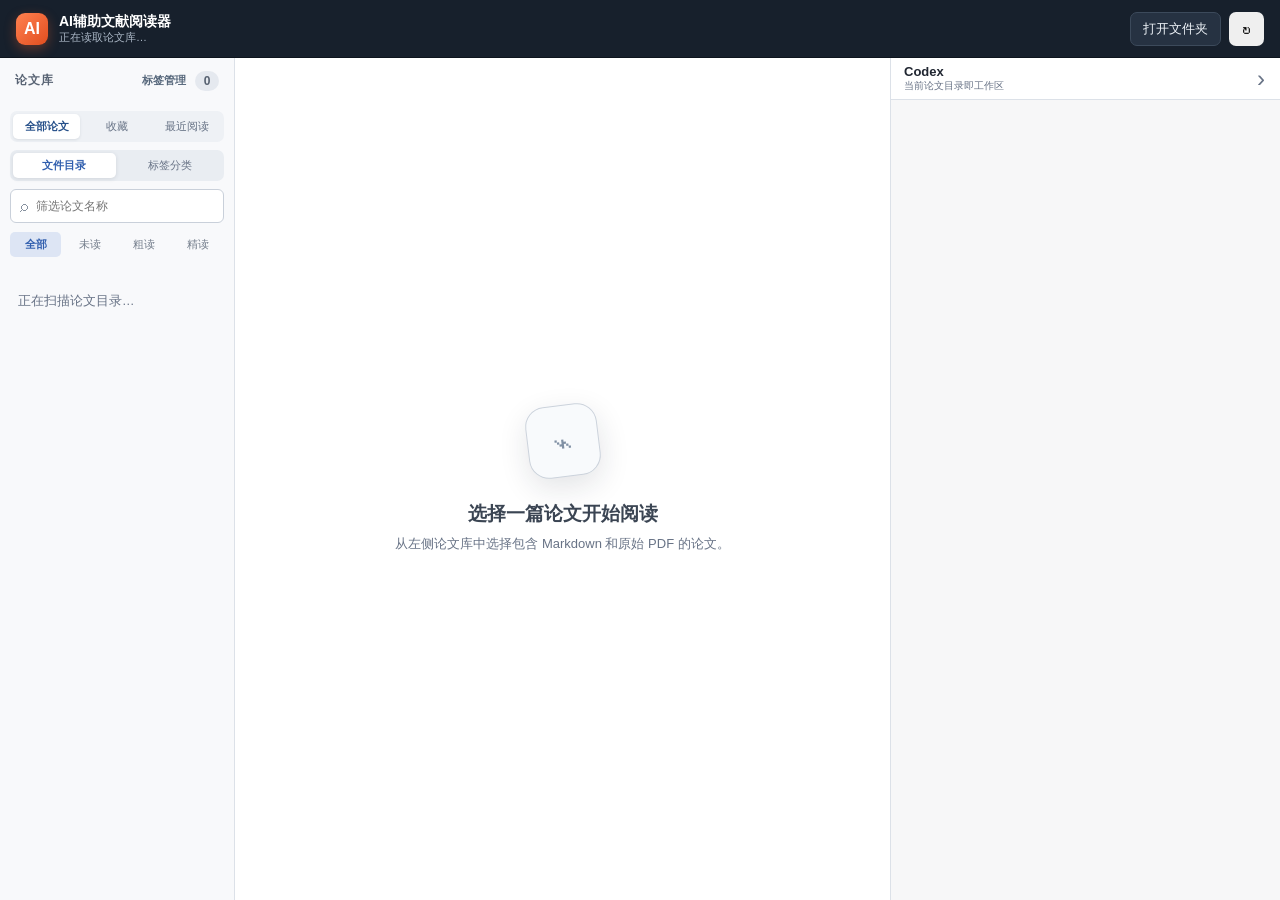
==== assets/app.html @ 867a5bd1 "Add one-click AI translation annotations" ====
<!doctype html>
<html lang="zh-CN">
<head>
  <meta charset="utf-8">
  <meta name="viewport" content="width=device-width,initial-scale=1">
  <title>AI辅助文献阅读器</title>
  <link rel="stylesheet" href="/assets/app.css">
  <link rel="stylesheet" href="/assets/zcs/katex.css">
  <link rel="stylesheet" href="/assets/zcs/style.css">
  <script src="/assets/mathjax-config.js"></script>
</head>
<body>
  <header class="app-header">
    <div class="brand">
      <span class="brand-mark">AI</span>
      <div><strong>AI辅助文献阅读器</strong><small id="libraryPath">正在读取论文库…</small></div>
    </div>
    <div class="header-actions">
      <button id="chooseRoot" class="button secondary">打开文件夹</button>
      <button id="refreshTree" class="button icon-button" title="刷新论文库" aria-label="刷新论文库">↻</button>
    </div>
  </header>

  <main class="app-shell">
    <aside class="explorer">
      <div class="explorer-heading">
        <span>论文库</span>
        <div class="explorer-heading-actions"><button id="manageTags" class="plain-text-button">标签管理</button><span id="paperCount" class="count-badge">0</span></div>
      </div>
      <div id="libraryScope" class="library-scope" aria-label="论文范围">
        <button data-scope="all" class="active">全部论文</button>
        <button data-scope="favorites">收藏</button>
        <button data-scope="recent">最近阅读</button>
      </div>
      <div id="treeMode" class="tree-mode" aria-label="论文库显示方式">
        <button data-mode="files" class="active">文件目录</button>
        <button data-mode="tags">标签分类</button>
      </div>
      <div class="search-box">
        <span>⌕</span>
        <input id="treeSearch" type="search" placeholder="筛选论文名称">
      </div>
      <div class="status-filters" id="statusFilters">
        <button data-filter="all" class="active">全部</button>
        <button data-filter="unread">未读</button>
        <button data-filter="skimmed">粗读</button>
        <button data-filter="deep">精读</button>
      </div>
      <nav id="fileTree" class="file-tree" aria-label="论文目录">
        <div class="tree-loading">正在扫描论文目录…</div>
      </nav>
    </aside>

    <section class="workspace">
      <div id="emptyState" class="empty-state">
        <div class="empty-illustration">⌁</div>
        <h1>选择一篇论文开始阅读</h1>
        <p>从左侧论文库中选择包含 Markdown 和原始 PDF 的论文。</p>
      </div>

      <div id="paperView" class="paper-view hidden">
        <div class="paper-toolbar">
          <div class="paper-identity">
            <strong id="paperTitle"></strong>
            <span id="paperMeta"></span>
          </div>
          <div class="reading-status" aria-label="阅读状态">
            <button data-status="unread">未读</button>
            <button data-status="skimmed">粗读</button>
            <button data-status="deep">精读</button>
          </div>
          <button id="togglePdf" class="button secondary">展开 PDF</button>
          <button id="sendSelectionToAi" class="button secondary" disabled>发给 AI</button>
          <button id="translateSelection" class="button translate-button" disabled>AI 翻译</button>
          <button id="annotateSelection" class="button accent" disabled>批注</button>
          <button id="favoritePaper" class="button secondary" title="收藏当前论文">☆ 收藏</button>
          <button id="editMetadata" class="button secondary">标题与标签</button>
          <button id="toggleNotes" class="button secondary">批注栏</button>
          <span id="saveState" class="save-state">已保存</span>
        </div>

        <div class="reading-layout pdf-collapsed" id="readingLayout">
          <section class="pdf-pane">
            <div class="pane-label"><span>原始 PDF</span><span id="pdfName"></span><button id="collapsePdf" class="plain-icon" title="折叠 PDF">‹</button></div>
            <iframe id="pdfFrame" title="原始 PDF"></iframe>
            <button id="pdfRail" class="pdf-rail" title="展开原始 PDF"><span>PDF</span><span>›</span></button>
          </section>
          <div id="readerDivider" class="reader-divider" title="拖动调整宽度"></div>
          <section class="markdown-pane" id="markdownPane">
            <div class="pane-label"><span>渲染 Markdown</span><span>可选择文字添加批注</span></div>
            <article id="markdownContent" class="markdown-content"><p class="loading-text">正在渲染…</p></article>
          </section>
        </div>
      </div>
    </section>

    <aside id="notesPanel" class="notes-panel hidden">
      <div id="notesResizer" class="side-panel-resizer" title="拖动调整批注栏宽度"></div>
      <div class="notes-heading">
        <div><strong>阅读笔记</strong><small id="annotationCount">0 条文字批注</small></div>
        <button id="closeNotes" class="plain-icon" title="关闭批注栏">×</button>
      </div>
      <section class="paper-note-section">
        <label for="paperNote">整篇论文笔记</label>
        <textarea id="paperNote" placeholder="记录论文要点、评价、疑问或后续工作…"></textarea>
      </section>
      <div class="annotation-list-heading">文字批注</div>
      <div id="annotationList" class="annotation-list"></div>
    </aside>

    <aside id="aiPanel" class="ai-panel">
      <div id="aiResizer" class="side-panel-resizer" title="拖动调整 AI 对话宽度"></div>
      <button id="aiRail" class="ai-rail" title="展开 AI 对话"><span>AI</span><span>‹</span></button>
      <div class="ai-panel-inner">
        <div class="ai-panel-heading">
          <div><strong>Codex</strong><small>当前论文目录即工作区</small></div>
          <button id="collapseAi" class="plain-icon" title="折叠 AI 对话">›</button>
        </div>
        <div id="aiChatRoot" class="ai-chat-root"></div>
      </div>
    </aside>
  </main>

  <dialog id="annotationDialog" class="annotation-dialog">
    <form method="dialog">
      <div class="dialog-heading">
        <strong id="dialogTitle">添加文字批注</strong>
        <button value="cancel" class="plain-icon" aria-label="关闭">×</button>
      </div>
      <blockquote id="selectedQuote"></blockquote>
      <textarea id="annotationText" placeholder="写下对这段内容的理解、疑问或评价…" required></textarea>
      <div class="dialog-actions">
        <button value="cancel" class="button secondary">取消</button>
        <button id="confirmAnnotation" value="default" class="button accent">保存批注</button>
      </div>
    </form>
  </dialog>

  <dialog id="metadataDialog" class="metadata-dialog">
    <form method="dialog">
      <div class="dialog-heading">
        <strong>文章标题与标签</strong>
        <button value="cancel" class="plain-icon" aria-label="关闭">×</button>
      </div>
      <label for="customTitle">自定义标题</label>
      <input id="customTitle" type="text" maxlength="240" placeholder="不填写时沿用文件名">
      <label for="tagInput">文章标签</label>
      <div id="tagChips" class="tag-chips"></div>
      <div class="available-tags-heading">已有标签（点击添加）</div>
      <div id="availableTags" class="available-tags"></div>
      <div class="tag-entry">
        <input id="tagInput" type="text" maxlength="60" placeholder="输入标签后按回车或点击添加">
        <button id="addTag" type="button" class="button secondary">添加</button>
      </div>
      <small>一篇文章可以添加多个标签；标签只用于阅读器分类，不会移动论文文件。</small>
      <div class="dialog-actions">
        <button value="cancel" class="button secondary">取消</button>
        <button id="saveMetadata" value="default" class="button accent">保存</button>
      </div>
    </form>
  </dialog>

  <dialog id="tagManagerDialog" class="tag-manager-dialog">
    <form method="dialog">
      <div class="dialog-heading">
        <div><strong>标签管理</strong><small id="tagManagerSummary"></small></div>
        <button value="cancel" class="plain-icon" aria-label="关闭">×</button>
      </div>
      <div class="search-box tag-manager-search"><span>⌕</span><input id="tagManagerSearch" type="search" placeholder="搜索标签"></div>
      <div id="tagManagerList" class="tag-manager-list"></div>
      <div class="dialog-actions"><button value="cancel" class="button secondary">完成</button></div>
    </form>
  </dialog>

  <dialog id="tagActionDialog" class="tag-action-dialog">
    <form method="dialog">
      <div class="dialog-heading">
        <strong id="tagActionTitle">重命名标签</strong>
        <button value="cancel" class="plain-icon" aria-label="关闭">×</button>
      </div>
      <p id="tagActionDescription" class="tag-action-description"></p>
      <label for="tagActionInput">目标标签</label>
      <input id="tagActionInput" type="text" maxlength="60" list="tagSuggestions" autocomplete="off">
      <datalist id="tagSuggestions"></datalist>
      <div class="dialog-actions">
        <button value="cancel" class="button secondary">取消</button>
        <button id="confirmTagAction" value="default" class="button accent">确认</button>
      </div>
    </form>
  </dialog>

  <div id="toast" class="toast" role="status"></div>

  <script src="/assets/marked.js"></script>
  <script src="/assets/purify.js"></script>
  <script src="/assets/mathjax.js"></script>
  <script src="/assets/zcs/protocol.js"></script>
  <script src="/assets/zcs/ai-client.js"></script>
  <script src="/assets/zcs/katex.js"></script>
  <script src="/assets/zcs/markdown.js"></script>
  <script src="/assets/zcs/sidebar.js"></script>
  <script src="/assets/zcs/ai-chat.js"></script>
  <script src="/assets/app.js"></script>
</body>
</html>
---- assets/app.css ----
:root{--bg:#eef1f5;--surface:#fff;--surface-2:#f7f8fa;--line:#dce1e8;--line-dark:#c9d0da;--text:#202631;--muted:#687386;--accent:#e85f2a;--accent-soft:#fff1eb;--blue:#3c6ed4;--green:#23845b;--yellow:#b87800;--shadow:0 10px 30px rgba(27,37,51,.12);font-family:"Segoe UI","Microsoft YaHei",sans-serif;color:var(--text);background:var(--bg)}
*{box-sizing:border-box}html,body{height:100%;margin:0;overflow:hidden}button,input,textarea{font:inherit}.hidden{display:none!important}button{cursor:pointer}
.app-header{height:58px;display:flex;align-items:center;justify-content:space-between;padding:0 16px;background:#17202c;color:#fff;border-bottom:1px solid #0d141d}.brand{display:flex;align-items:center;gap:11px;min-width:0}.brand-mark{width:32px;height:32px;border-radius:9px;display:grid;place-items:center;background:linear-gradient(135deg,#ff8150,#e24e1f);font-weight:800;box-shadow:0 4px 12px rgba(232,95,42,.35)}.brand>div{display:flex;flex-direction:column;min-width:0}.brand strong{font-size:14px;line-height:18px}.brand small{font-size:11px;color:#abb7c6;max-width:60vw;overflow:hidden;text-overflow:ellipsis;white-space:nowrap}.header-actions{display:flex;gap:8px}
.button{border:1px solid transparent;border-radius:7px;padding:7px 12px;font-size:13px;line-height:18px;transition:.16s}.button.secondary{background:#fff;color:#303a48;border-color:#d1d7df}.app-header .button.secondary{background:#263242;color:#eef3f8;border-color:#3c4a5b}.button.secondary:hover{border-color:#98a4b3;background:#f9fafb}.app-header .button.secondary:hover{background:#334154}.button.accent{background:var(--accent);color:#fff}.button.accent:hover{background:#d94f1c}.button:disabled{opacity:.45;cursor:not-allowed}.icon-button{width:35px;padding:7px 0;font-size:18px}.plain-icon{border:0;background:transparent;font-size:24px;line-height:1;color:var(--muted);padding:2px 5px}.plain-icon:hover{color:var(--text)}
.app-shell{height:calc(100% - 58px);display:grid;grid-template-columns:280px minmax(0,1fr) auto auto}.explorer{display:flex;flex-direction:column;background:#f8f9fb;border-right:1px solid var(--line);min-width:0}.explorer-heading{height:45px;display:flex;align-items:center;justify-content:space-between;padding:0 15px;font-size:12px;font-weight:700;text-transform:uppercase;letter-spacing:.08em;color:#596474}.count-badge{display:grid;place-items:center;min-width:24px;height:20px;border-radius:10px;padding:0 6px;background:#e5e9ef;color:#566170;font-weight:600;letter-spacing:0}.tree-mode{display:grid;grid-template-columns:1fr 1fr;gap:3px;margin:0 10px 8px;padding:3px;background:#e9edf2;border-radius:7px}.tree-mode button{height:25px;border:0;border-radius:5px;background:transparent;color:#687386;font-size:11px}.tree-mode button.active{background:#fff;color:#315fae;font-weight:600;box-shadow:0 1px 4px rgba(32,43,57,.12)}.search-box{height:34px;margin:0 10px 9px;display:flex;align-items:center;gap:6px;padding:0 9px;border:1px solid var(--line-dark);border-radius:6px;background:#fff;color:#8892a0}.search-box:focus-within{border-color:#7f9bd2;box-shadow:0 0 0 2px rgba(60,110,212,.12)}.search-box input{width:100%;border:0;outline:0;background:transparent;font-size:12px;color:var(--text)}.status-filters{display:grid;grid-template-columns:repeat(4,1fr);gap:3px;padding:0 10px 10px}.status-filters button{border:0;border-radius:5px;background:transparent;color:#737d8b;font-size:11px;padding:5px 2px}.status-filters button:hover{background:#e9edf2}.status-filters button.active{background:#dde5f4;color:#315fae;font-weight:600}.file-tree{flex:1;overflow:auto;padding:2px 5px 16px;font-size:12.5px}.tree-loading,.tree-empty{padding:22px 13px;color:var(--muted);line-height:1.6}.tree-row{height:29px;display:flex;align-items:center;gap:5px;border-radius:5px;padding-right:7px;white-space:nowrap;cursor:default;user-select:none}.tree-row:hover{background:#e9edf2}.tree-row.paper{cursor:pointer}.tree-row.paper.active{background:#dbe5f6;color:#234f99}.tree-arrow{width:14px;text-align:center;color:#798391;font-size:10px}.tree-icon{width:16px;text-align:center;color:#7b8695}.tree-row.paper .tree-icon{color:#cc5a2c}.tree-folder.tag-folder>.tree-row.folder .tree-icon{color:#8065bb}.tree-label{overflow:hidden;text-overflow:ellipsis;flex:1}.status-dot{width:8px;height:8px;border-radius:50%;background:#b3bbc6;flex:none}.status-dot.skimmed{background:#e4a328}.status-dot.deep{background:#31a16f}.tree-children.collapsed{display:none}
.workspace{position:relative;min-width:0;background:var(--surface)}.empty-state{height:100%;display:flex;flex-direction:column;align-items:center;justify-content:center;color:var(--muted);text-align:center}.empty-illustration{width:72px;height:72px;display:grid;place-items:center;border:1px solid #ccd3dc;border-radius:20px;background:#f8fafc;color:#8090a4;font-size:36px;transform:rotate(-7deg);box-shadow:var(--shadow)}.empty-state h1{font-size:19px;color:#3b4553;margin:24px 0 8px}.empty-state p{font-size:13px;margin:0}.paper-view{height:100%;display:flex;flex-direction:column}.paper-toolbar{height:49px;display:flex;align-items:center;gap:10px;padding:0 12px;border-bottom:1px solid var(--line);background:#fff}.paper-identity{display:flex;flex-direction:column;min-width:160px;flex:1}.paper-identity strong{font-size:13px;overflow:hidden;text-overflow:ellipsis;white-space:nowrap}.paper-identity span{font-size:10px;color:var(--muted);overflow:hidden;text-overflow:ellipsis;white-space:nowrap}.reading-status{display:flex;padding:2px;border:1px solid var(--line);border-radius:7px;background:#f5f7fa}.reading-status button{border:0;background:transparent;padding:5px 8px;border-radius:5px;color:#687386;font-size:11px}.reading-status button.active{background:#fff;color:var(--blue);font-weight:600;box-shadow:0 1px 4px rgba(32,43,57,.12)}.save-state{font-size:11px;color:#7b8695;width:43px;text-align:right}.save-state.saving{color:var(--yellow)}.save-state.error{color:#c14343}
.reading-layout{height:calc(100% - 49px);display:grid;grid-template-columns:minmax(300px,50%) 6px minmax(320px,1fr);min-width:0}.pdf-pane,.markdown-pane{min-width:0;display:flex;flex-direction:column;overflow:hidden}.pane-label{height:32px;flex:none;display:flex;align-items:center;justify-content:space-between;padding:0 12px;background:#f1f3f6;border-bottom:1px solid var(--line);font-size:10px;color:#7a8492;text-transform:uppercase;letter-spacing:.04em}.pane-label span:last-child{overflow:hidden;text-overflow:ellipsis;white-space:nowrap;max-width:65%;text-transform:none;letter-spacing:0}.pdf-pane iframe{width:100%;height:100%;border:0;background:#525659}.reader-divider{background:#d6dce4;cursor:col-resize;position:relative}.reader-divider:hover,.reader-divider.dragging{background:var(--accent)}.markdown-pane{background:#fff}.markdown-content{height:100%;overflow:auto;padding:34px 44px 90px;line-height:1.74;font-size:15px;scroll-behavior:smooth}.markdown-content>*{max-width:920px;margin-left:auto;margin-right:auto}.markdown-content h1,.markdown-content h2,.markdown-content h3,.markdown-content h4{line-height:1.3;color:#17202b;margin-top:1.55em}.markdown-content h1{font-size:1.8em;border-bottom:1px solid var(--line);padding-bottom:.35em}.markdown-content h2{font-size:1.45em;border-bottom:1px solid #e7eaf0;padding-bottom:.3em}.markdown-content h3{font-size:1.2em}.markdown-content p{margin-top:.85em;margin-bottom:.85em}.markdown-content img{display:block;max-width:100%;height:auto;margin:20px auto;border-radius:3px}.markdown-content table{border-collapse:collapse;display:block;max-width:100%;overflow:auto;margin:18px auto}.markdown-content th,.markdown-content td{border:1px solid #cfd5dd;padding:7px 10px}.markdown-content th{background:#f4f6f8}.markdown-content pre{overflow:auto;background:#f5f7f9;padding:14px;border-radius:7px;border:1px solid #e1e5ea}.markdown-content code{font-family:Consolas,monospace;font-size:.92em}.markdown-content blockquote{border-left:4px solid #bdc7d5;margin-left:auto;padding:2px 0 2px 17px;color:#596575}.markdown-content a{color:#2c66c3}.markdown-content mark.annotation-highlight{background:#ffe59a;color:inherit;border-bottom:2px solid #e69b15;padding:1px 0;cursor:pointer}.markdown-content mark.annotation-highlight.active{background:#ffc86b;border-bottom-color:#d16a00}.loading-text{color:var(--muted)}mjx-container{overflow-x:auto;overflow-y:hidden;max-width:100%}
.notes-panel{width:330px;display:flex;flex-direction:column;background:#fafbfc;border-left:1px solid var(--line);box-shadow:-5px 0 18px rgba(34,44,58,.06)}.notes-heading{height:58px;display:flex;align-items:center;justify-content:space-between;padding:0 14px;border-bottom:1px solid var(--line);background:#fff}.notes-heading>div{display:flex;flex-direction:column}.notes-heading strong{font-size:13px}.notes-heading small{font-size:10px;color:var(--muted);margin-top:2px}.paper-note-section{padding:13px;border-bottom:1px solid var(--line)}.paper-note-section label,.annotation-list-heading{display:block;font-size:11px;font-weight:700;color:#596474;margin-bottom:7px}.paper-note-section textarea{width:100%;height:116px;resize:vertical;border:1px solid var(--line-dark);border-radius:7px;padding:9px;outline:0;background:#fff;line-height:1.5;font-size:12px}.paper-note-section textarea:focus,.annotation-dialog textarea:focus{border-color:#7796d0;box-shadow:0 0 0 2px rgba(60,110,212,.12)}.annotation-list-heading{padding:12px 13px 2px;margin:0}.annotation-list{flex:1;overflow:auto;padding:8px 10px 18px}.annotation-empty{padding:18px 8px;text-align:center;color:var(--muted);font-size:12px;line-height:1.6}.annotation-card{border:1px solid var(--line);border-radius:8px;background:#fff;padding:10px;margin-bottom:8px;box-shadow:0 1px 3px rgba(28,39,54,.04)}.annotation-card.active{border-color:#e8a22a;box-shadow:0 0 0 2px rgba(232,162,42,.13)}.annotation-quote{font-size:11px;line-height:1.45;color:#667181;border-left:3px solid #f0ba45;padding-left:8px;margin-bottom:8px;display:-webkit-box;-webkit-line-clamp:3;-webkit-box-orient:vertical;overflow:hidden;cursor:pointer}.annotation-comment{white-space:pre-wrap;font-size:12px;line-height:1.55;margin-bottom:8px}.annotation-card-footer{display:flex;align-items:center;justify-content:space-between;font-size:10px;color:#8a93a0}.annotation-card-actions{display:flex;gap:8px}.annotation-card-actions button{border:0;background:transparent;color:#66798f;padding:0;font-size:10px}.annotation-card-actions button:hover{color:var(--accent)}
.annotation-dialog{width:min(520px,calc(100vw - 40px));border:0;border-radius:12px;padding:0;box-shadow:0 20px 70px rgba(14,22,32,.3)}.annotation-dialog::backdrop{background:rgba(18,27,38,.38)}.annotation-dialog form{padding:18px}.dialog-heading{display:flex;align-items:center;justify-content:space-between}.dialog-heading strong{font-size:15px}.annotation-dialog blockquote{margin:14px 0;padding:10px 12px;background:#fff7dc;border-left:4px solid #efb338;border-radius:0 6px 6px 0;font-size:12px;color:#5e594a;max-height:100px;overflow:auto;white-space:pre-wrap}.annotation-dialog textarea{width:100%;height:130px;resize:vertical;border:1px solid var(--line-dark);border-radius:7px;padding:10px;outline:0;font-size:13px;line-height:1.55}.dialog-actions{display:flex;justify-content:flex-end;gap:8px;margin-top:13px}.toast{position:fixed;left:50%;bottom:24px;transform:translate(-50%,18px);padding:9px 14px;border-radius:7px;background:#26313f;color:#fff;font-size:12px;opacity:0;pointer-events:none;transition:.2s;box-shadow:var(--shadow);z-index:20}.toast.show{opacity:1;transform:translate(-50%,0)}
.metadata-dialog{width:min(500px,calc(100vw - 40px));border:0;border-radius:12px;padding:0;box-shadow:0 20px 70px rgba(14,22,32,.3)}.metadata-dialog::backdrop{background:rgba(18,27,38,.38)}.metadata-dialog form{padding:18px}.metadata-dialog label{display:block;margin:14px 0 6px;font-size:12px;font-weight:700;color:#596474}.metadata-dialog input{width:100%;height:36px;border:1px solid var(--line-dark);border-radius:7px;padding:0 10px;outline:0}.metadata-dialog input:focus{border-color:#7796d0;box-shadow:0 0 0 2px rgba(60,110,212,.12)}.metadata-dialog small{display:block;margin-top:9px;color:var(--muted);line-height:1.5}.tag-entry{display:flex;gap:8px}.tag-entry input{flex:1}.tag-entry button{flex:none}.tag-chips,.available-tags{display:flex;flex-wrap:wrap;gap:6px;min-height:22px;margin-bottom:8px;align-items:center}.available-tags{max-height:92px;overflow:auto;padding:8px;border:1px solid var(--line);border-radius:7px;background:#f8f9fb}.available-tags-heading{margin:10px 0 5px;font-size:11px;color:#737d8b}.available-tags button{border:1px solid #d3cae7;border-radius:13px;background:#fff;color:#634d94;padding:4px 8px;font-size:11px}.available-tags button:hover{border-color:#8e75bd;background:#f2eefb}.tag-empty{font-size:11px;color:#8b94a1}.tag-chip{display:inline-flex;align-items:center;gap:5px;max-width:100%;padding:4px 7px;border-radius:13px;background:#eee9fa;color:#634d94;font-size:11px}.tag-chip span{overflow:hidden;text-overflow:ellipsis;white-space:nowrap}.tag-chip button{border:0;background:transparent;color:#7d6aab;padding:0;font-size:14px;line-height:1}.tag-chip button:hover{color:#b33d3d}.tag-count{min-width:18px;text-align:center;color:#8d96a3;font-size:10px}
@media(max-width:1100px){.app-shell{grid-template-columns:235px minmax(0,1fr)}.notes-panel{position:absolute;z-index:8;right:0;top:58px;bottom:0;box-shadow:-10px 0 30px rgba(27,37,51,.18)}.paper-toolbar{gap:6px}.paper-toolbar .button{padding-left:8px;padding-right:8px}.markdown-content{padding:28px 28px 80px}}
@media(max-width:760px){.app-shell{grid-template-columns:190px minmax(0,1fr)}.reading-layout{grid-template-columns:1fr;grid-template-rows:48% 6px 52%}.reader-divider{cursor:row-resize}.paper-toolbar{height:auto;min-height:49px;flex-wrap:wrap;padding-top:6px;padding-bottom:6px}.reading-layout{height:calc(100% - 62px)}.reading-status{order:5}.markdown-content{padding:20px 18px 60px}.notes-panel{width:min(330px,calc(100vw - 30px))}}

/* Every reading surface owns its scroll area. These min-height rules are
   required for nested flex/grid children to shrink below their content. */
.workspace,.paper-view,.reading-layout,.pdf-pane,.markdown-pane,.explorer,.file-tree,.notes-panel,.annotation-list{min-height:0}
.workspace,.paper-view,.reading-layout,.notes-panel{overflow:hidden}

.ai-panel{width:440px;min-width:360px;display:flex;background:#f7f7f8;border-left:1px solid var(--line);overflow:hidden}.ai-panel-inner{width:100%;min-width:0;display:flex;flex-direction:column}.ai-panel-heading{height:42px;flex:none;display:flex;align-items:center;justify-content:space-between;padding:0 10px 0 13px;border-bottom:1px solid var(--line);background:#fff}.ai-panel-heading>div{display:flex;flex-direction:column;min-width:0}.ai-panel-heading strong{font-size:13px}.ai-panel-heading small{font-size:10px;color:var(--muted);white-space:nowrap;overflow:hidden;text-overflow:ellipsis}.ai-chat-root{flex:1;min-height:0;--zcs-shell-height:100%}.ai-chat-root>.zcs-shell{height:100%;max-height:none}.ai-rail{display:none;width:38px;height:100%;border:0;background:#f6f7f9;color:#48576a;flex-direction:column;align-items:center;justify-content:flex-start;gap:12px;padding:15px 0;font-weight:700}.ai-rail span:first-child{writing-mode:vertical-rl;letter-spacing:.16em}.ai-panel.collapsed{width:38px;min-width:38px}.ai-panel.collapsed .ai-panel-inner{display:none}.ai-panel.collapsed .ai-rail{display:flex}
.reading-layout.pdf-collapsed{grid-template-columns:38px minmax(0,1fr)}.reading-layout.pdf-collapsed .pdf-pane{width:38px}.reading-layout.pdf-collapsed .pdf-pane .pane-label,.reading-layout.pdf-collapsed .pdf-pane iframe,.reading-layout.pdf-collapsed .reader-divider{display:none}.pdf-rail{display:none;width:38px;height:100%;border:0;border-right:1px solid var(--line);background:#f3f5f8;color:#536174;flex-direction:column;align-items:center;justify-content:flex-start;gap:12px;padding:14px 0;font-size:11px;font-weight:700}.pdf-rail span:first-child{writing-mode:vertical-rl;letter-spacing:.12em}.reading-layout.pdf-collapsed .pdf-rail{display:flex}.pdf-pane .pane-label{gap:8px}.pdf-pane .pane-label .plain-icon{margin-left:auto}.paper-toolbar .button{white-space:nowrap}
.markdown-content img.ai-image-selected{outline:3px solid #3f77d0;outline-offset:4px;border-radius:5px}.markdown-content img{cursor:pointer}

@media(max-width:1450px){.ai-panel{width:390px;min-width:330px}.notes-panel{width:300px}.explorer{width:auto}.app-shell{grid-template-columns:235px minmax(0,1fr) auto auto}.paper-toolbar{gap:6px}.paper-toolbar .button{padding-left:7px;padding-right:7px;font-size:11px}}
.ai-chat-root{overflow:hidden}.ai-chat-root>.zcs-shell{height:100%!important;min-height:0!important;max-height:none!important;--zcs-shell-height:100%!important}.ai-chat-root .zcs-resize-handle{display:none}
.ai-chat-root .zcs-setting-label,.ai-chat-root .zcs-path-status,.ai-chat-root .zcs-settings-actions,.ai-chat-root .zcs-settings-navigation{display:none}
.notes-panel{position:relative;width:var(--notes-width,330px)}.ai-panel{position:relative;width:var(--ai-width,440px)}.side-panel-resizer{position:absolute;z-index:40;top:0;bottom:0;left:-4px;width:9px;cursor:col-resize;touch-action:none}.side-panel-resizer::after{content:"";position:absolute;top:0;bottom:0;left:3px;width:2px;background:transparent;transition:background 120ms}.side-panel-resizer:hover::after,.side-panel-resizer.dragging::after{background:var(--accent)}.ai-panel.collapsed .side-panel-resizer{display:none}.side-panel-resizing{cursor:col-resize!important;user-select:none}.side-panel-resizing iframe{pointer-events:none}
.paper-view{display:flex;flex-direction:column}
.paper-toolbar{flex:none}
.reading-layout{flex:1;height:auto}
.pdf-pane iframe{flex:1;width:100%;height:auto;min-height:0}
.markdown-content{flex:1;height:auto;min-height:0;overflow-y:auto;overflow-x:hidden;overscroll-behavior:contain}
.notes-heading,.paper-note-section,.annotation-list-heading{flex:none}
.annotation-list{overflow-y:auto}
.reader-resizing{cursor:col-resize!important;user-select:none!important}
.reader-resizing iframe{pointer-events:none!important}
@media(max-width:760px){.reading-layout{height:auto}}
.available-tag{display:inline-flex;align-items:stretch;border:1px solid #d3cae7;border-radius:13px;background:#fff;overflow:hidden}
.available-tag button{border:0!important;border-radius:0!important;background:transparent!important}
.available-tag .tag-pick{color:#634d94;padding:4px 7px 4px 9px}
.available-tag .tag-pick:hover{background:#f2eefb!important}
.available-tag .tag-pick.selected{color:#718078;background:#eef5f0!important}
.available-tag .tag-delete{padding:3px 7px;color:#9a7180;border-left:1px solid #e5deec!important;font-size:14px;line-height:1}
.available-tag .tag-delete:hover{color:#b2293c;background:#fff0f2!important}
.explorer-heading-actions{display:flex;align-items:center;gap:9px}.plain-text-button{border:0;background:transparent;color:#56677b;font-size:11px;padding:2px 0;cursor:pointer}.plain-text-button:hover{color:var(--accent);text-decoration:underline}.library-scope{display:grid;grid-template-columns:repeat(3,1fr);gap:3px;margin:8px 10px;padding:3px;background:#eef1f5;border-radius:7px}.library-scope button{min-width:0;border:0;border-radius:5px;background:transparent;color:#657184;padding:5px 3px;font-size:11px;cursor:pointer}.library-scope button:hover{color:#33465d}.library-scope button.active{background:#fff;color:#254f89;box-shadow:0 1px 3px #22364d1c;font-weight:600}.favorite-marker{margin-left:auto;color:#e59a16;font-size:12px}.tree-row.paper .favorite-marker+.status-dot{margin-left:5px}#favoritePaper.active{border-color:#e4af48;background:#fff8e7;color:#9b6807}
.tag-colored{--tag-hue:210}.tag-chip.tag-colored{border-color:hsl(var(--tag-hue) 45% 78%);background:hsl(var(--tag-hue) 58% 95%);color:hsl(var(--tag-hue) 48% 34%)}.tag-chip.tag-colored button{color:hsl(var(--tag-hue) 40% 42%)}.available-tag.tag-colored{border-color:hsl(var(--tag-hue) 38% 79%);background:hsl(var(--tag-hue) 55% 97%)}.available-tag.tag-colored .tag-pick{color:hsl(var(--tag-hue) 46% 34%)}.available-tag.tag-colored .tag-pick:hover{background:hsl(var(--tag-hue) 54% 93%)!important}.tree-row.tag-colored .tree-icon{color:hsl(var(--tag-hue) 55% 46%)}
.tag-manager-dialog{width:min(620px,calc(100vw - 34px))}.tag-manager-dialog form{min-height:360px}.tag-manager-dialog .dialog-heading>div{display:flex;align-items:baseline;gap:9px}.tag-manager-dialog .dialog-heading small{color:#8590a0;font-weight:400}.tag-manager-search{margin:13px 0 9px}.tag-manager-list{max-height:min(55vh,480px);min-height:230px;overflow:auto;border:1px solid var(--line);border-radius:8px;background:#fafbfc}.tag-manager-row{display:grid;grid-template-columns:12px minmax(110px,1fr) 48px auto auto auto;align-items:center;gap:8px;padding:9px 10px;border-bottom:1px solid #e9edf2}.tag-manager-row:last-child{border-bottom:0}.tag-color-dot{width:10px;height:10px;border-radius:50%;background:hsl(var(--tag-hue) 58% 50%)}.tag-manager-name{overflow:hidden;text-overflow:ellipsis;white-space:nowrap;color:#344458;font-size:13px}.tag-manager-count{color:#8a95a3;font-size:11px;text-align:right}.tag-manager-action{border:0;background:transparent;color:#4f6f9d;padding:3px 4px;font-size:11px;cursor:pointer}.tag-manager-action:hover{text-decoration:underline}.tag-manager-action.danger{color:#a65b64}.tag-manager-empty{display:flex;align-items:center;justify-content:center;min-height:230px;color:#8a94a2;font-size:12px}.tag-action-dialog{width:min(460px,calc(100vw - 34px))}.tag-action-description{margin:4px 0 15px;color:#637083;font-size:12px;line-height:1.6}.tag-action-dialog input{width:100%;box-sizing:border-box}
@media(max-width:600px){.tag-manager-row{grid-template-columns:12px minmax(80px,1fr) 42px auto}.tag-manager-row .tag-manager-action{font-size:0}.tag-manager-row .tag-manager-action::after{font-size:11px}.tag-manager-row .tag-manager-action[data-tag-action="rename"]::after{content:"改名"}.tag-manager-row .tag-manager-action[data-tag-action="merge"]::after{content:"合并"}.tag-manager-row .tag-manager-action[data-tag-action="delete"]::after{content:"删除"}}
.translate-button{border-color:#9cc2b2;background:#eff8f4;color:#27644d}.translate-button:hover:not(:disabled){background:#e2f3eb;border-color:#72aa92}.translate-button:disabled{opacity:.5}.annotation-kind{display:inline-flex;align-items:center;margin-bottom:6px;padding:2px 7px;border-radius:10px;background:#e7f5ef;color:#287259;font-size:10px;font-weight:700;letter-spacing:.04em}
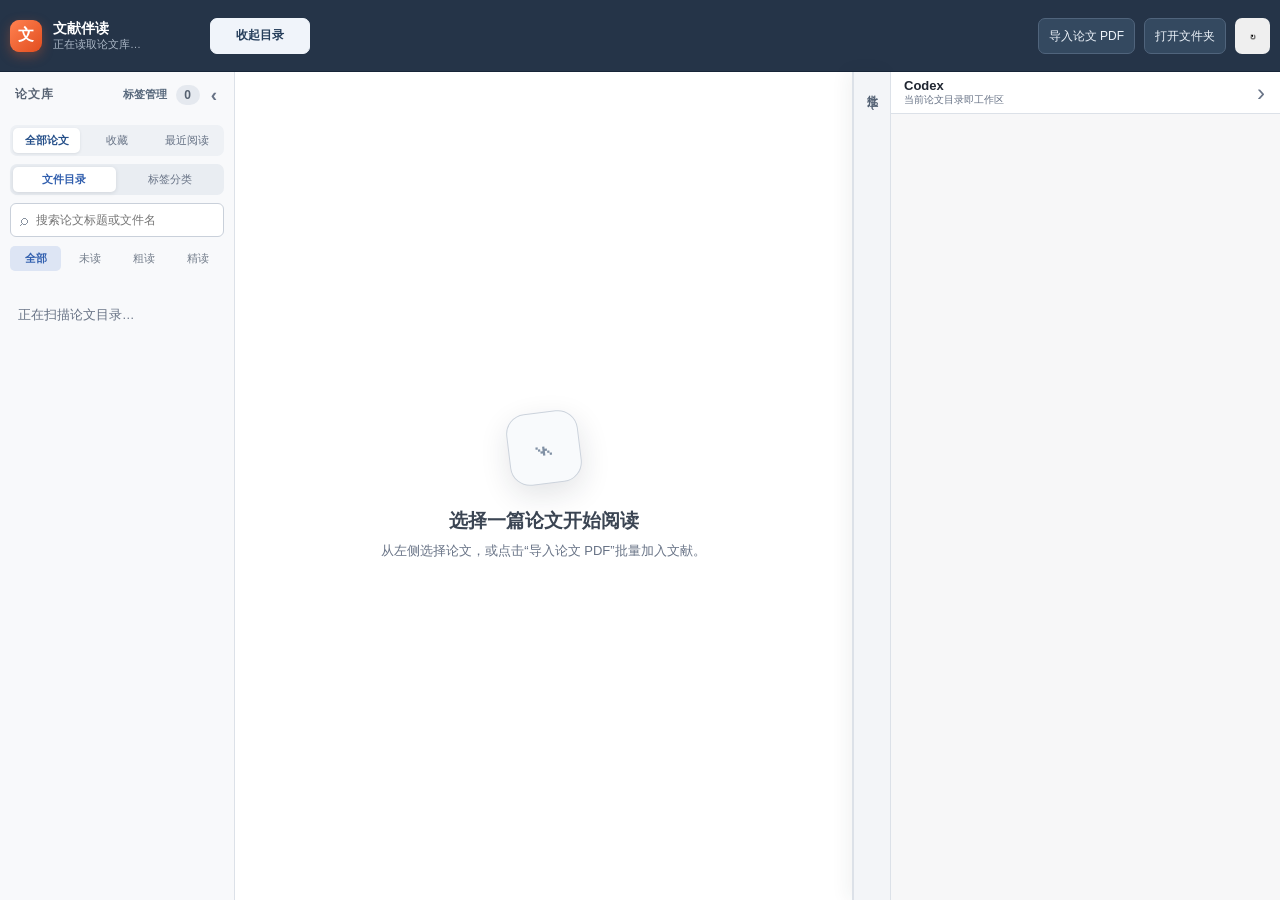
==== commit e9c68756: "Add PDF import, attachment management, and automatic LaTeX citations" ====
--- a/assets/app.html
+++ b/assets/app.html
@@ -1,9 +1,9 @@
-<!doctype html>
+﻿<!doctype html>
 <html lang="zh-CN">
 <head>
   <meta charset="utf-8">
   <meta name="viewport" content="width=device-width,initial-scale=1">
-  <title>AI辅助文献阅读器</title>
+  <title>文献伴读</title>
   <link rel="stylesheet" href="/assets/app.css">
   <link rel="stylesheet" href="/assets/zcs/katex.css">
   <link rel="stylesheet" href="/assets/zcs/style.css">
@@ -12,20 +12,44 @@
 <body>
   <header class="app-header">
     <div class="brand">
-      <span class="brand-mark">AI</span>
-      <div><strong>AI辅助文献阅读器</strong><small id="libraryPath">正在读取论文库…</small></div>
+      <span class="brand-mark">文</span>
+      <div><strong>文献伴读</strong><small id="libraryPath">正在读取论文库…</small></div>
+    </div>
+    <div class="header-controls">
+      <button id="toggleExplorer" class="header-panel-toggle" type="button" title="收起论文库" aria-label="收起论文库" aria-pressed="true">目录</button>
+      <div id="headerPaperActions" class="header-paper-actions hidden">
+        <div class="header-group panel-controls" aria-label="阅读区域">
+          <button id="togglePdf" class="header-panel-toggle" type="button" aria-pressed="false">PDF</button>
+          <button id="toggleMarkdown" class="header-panel-toggle" type="button" aria-pressed="true">MD</button>
+          <button id="toggleNotes" class="header-panel-toggle" type="button" aria-pressed="false">批注栏</button>
+          <button id="toggleAi" class="header-panel-toggle" type="button" aria-pressed="true">AI</button>
+        </div>
+        <div class="header-group paper-actions">
+          <button id="sendSelectionToAi" class="button secondary" disabled>发给 AI</button>
+          <button id="translateSelection" class="button translate-button" disabled>AI 翻译</button>
+          <button id="annotateSelection" class="button accent" disabled>批注</button>
+        </div>
+        <div class="header-group paper-actions">
+          <button id="openCitations" class="button secondary" type="button">引用</button>
+          <button id="editMetadata" class="button secondary">标题与标签</button>
+        </div>
+        <span id="saveState" class="save-state">已保存</span>
+      </div>
     </div>
     <div class="header-actions">
+      <button id="importPdfs" class="button secondary" type="button">导入论文 PDF</button>
+      <input id="importPdfFiles" class="hidden" type="file" accept=".pdf,application/pdf" multiple>
       <button id="chooseRoot" class="button secondary">打开文件夹</button>
       <button id="refreshTree" class="button icon-button" title="刷新论文库" aria-label="刷新论文库">↻</button>
     </div>
   </header>
 
-  <main class="app-shell">
-    <aside class="explorer">
+  <main id="appShell" class="app-shell">
+    <aside id="explorerPanel" class="explorer">
+      <button id="explorerRail" class="explorer-rail" type="button" title="展开论文库" aria-label="展开论文库"><span>目录</span><span>›</span></button>
       <div class="explorer-heading">
         <span>论文库</span>
-        <div class="explorer-heading-actions"><button id="manageTags" class="plain-text-button">标签管理</button><span id="paperCount" class="count-badge">0</span></div>
+        <div class="explorer-heading-actions"><button id="showDuplicates" class="plain-text-button hidden">重复 <span id="duplicateCount">0</span></button><button id="manageTags" class="plain-text-button">标签管理</button><span id="paperCount" class="count-badge">0</span><button id="collapseExplorer" class="plain-icon" type="button" title="收起论文库" aria-label="收起论文库">‹</button></div>
       </div>
       <div id="libraryScope" class="library-scope" aria-label="论文范围">
         <button data-scope="all" class="active">全部论文</button>
@@ -38,7 +62,7 @@
       </div>
       <div class="search-box">
         <span>⌕</span>
-        <input id="treeSearch" type="search" placeholder="筛选论文名称">
+        <input id="treeSearch" type="search" placeholder="搜索论文标题或文件名">
       </div>
       <div class="status-filters" id="statusFilters">
         <button data-filter="all" class="active">全部</button>
@@ -55,28 +79,22 @@
       <div id="emptyState" class="empty-state">
         <div class="empty-illustration">⌁</div>
         <h1>选择一篇论文开始阅读</h1>
-        <p>从左侧论文库中选择包含 Markdown 和原始 PDF 的论文。</p>
+        <p>从左侧选择论文，或点击“导入论文 PDF”批量加入文献。</p>
       </div>
 
       <div id="paperView" class="paper-view hidden">
         <div class="paper-toolbar">
-          <div class="paper-identity">
+          <button id="paperLocation" class="paper-identity paper-location" type="button" title="在文件资源管理器中打开所在目录">
             <strong id="paperTitle"></strong>
             <span id="paperMeta"></span>
-          </div>
+          </button>
           <div class="reading-status" aria-label="阅读状态">
             <button data-status="unread">未读</button>
             <button data-status="skimmed">粗读</button>
             <button data-status="deep">精读</button>
           </div>
-          <button id="togglePdf" class="button secondary">展开 PDF</button>
-          <button id="sendSelectionToAi" class="button secondary" disabled>发给 AI</button>
-          <button id="translateSelection" class="button translate-button" disabled>AI 翻译</button>
-          <button id="annotateSelection" class="button accent" disabled>批注</button>
           <button id="favoritePaper" class="button secondary" title="收藏当前论文">☆ 收藏</button>
-          <button id="editMetadata" class="button secondary">标题与标签</button>
-          <button id="toggleNotes" class="button secondary">批注栏</button>
-          <span id="saveState" class="save-state">已保存</span>
+          <button id="manageAttachments" class="button secondary attachment-trigger" type="button">附件</button>
         </div>
 
         <div class="reading-layout pdf-collapsed" id="readingLayout">
@@ -87,24 +105,33 @@
           </section>
           <div id="readerDivider" class="reader-divider" title="拖动调整宽度"></div>
           <section class="markdown-pane" id="markdownPane">
-            <div class="pane-label"><span>渲染 Markdown</span><span>可选择文字添加批注</span></div>
+            <div class="pane-label"><span>渲染 Markdown</span><span>可选择文字添加批注</span><button id="collapseMarkdown" class="plain-icon" title="折叠 Markdown" aria-label="折叠 Markdown">›</button></div>
             <article id="markdownContent" class="markdown-content"><p class="loading-text">正在渲染…</p></article>
+            <button id="markdownRail" class="markdown-rail" title="展开 Markdown" aria-label="展开 Markdown"><span>MD</span><span>‹</span></button>
           </section>
         </div>
       </div>
+
+      <section id="attachmentViewer" class="attachment-viewer hidden">
+        <div class="attachment-viewer-toolbar"><strong id="attachmentViewerTitle"></strong><button id="attachmentOpenFolder" class="button secondary" type="button">打开所在文件夹</button><button id="attachmentFullscreen" class="button secondary hidden" type="button">全屏</button></div>
+        <div id="attachmentVideoList" class="attachment-video-list hidden"></div>
+        <video id="attachmentVideo" class="attachment-video hidden" controls playsinline></video>
+        <iframe id="attachmentPdf" class="attachment-pdf hidden" title="支撑材料 PDF"></iframe>
+      </section>
     </section>
 
-    <aside id="notesPanel" class="notes-panel hidden">
+    <aside id="notesPanel" class="notes-panel collapsed">
       <div id="notesResizer" class="side-panel-resizer" title="拖动调整批注栏宽度"></div>
+      <button id="notesRail" class="notes-rail" type="button" title="展开批注栏" aria-label="展开批注栏"><span>批注</span><span>‹</span></button>
       <div class="notes-heading">
         <div><strong>阅读笔记</strong><small id="annotationCount">0 条文字批注</small></div>
-        <button id="closeNotes" class="plain-icon" title="关闭批注栏">×</button>
+        <button id="closeNotes" class="plain-icon" title="收起批注栏" aria-label="收起批注栏">›</button>
       </div>
       <section class="paper-note-section">
         <label for="paperNote">整篇论文笔记</label>
         <textarea id="paperNote" placeholder="记录论文要点、评价、疑问或后续工作…"></textarea>
       </section>
-      <div class="annotation-list-heading">文字批注</div>
+      <div id="annotationListHeading" class="annotation-list-heading">文字批注</div>
       <div id="annotationList" class="annotation-list"></div>
     </aside>
 
@@ -189,6 +216,20 @@
     </form>
   </dialog>
 
+  <dialog id="attachmentDialog" class="attachment-dialog">
+    <div class="dialog-heading"><strong>支撑材料</strong><button id="closeAttachmentDialog" class="plain-icon" type="button" aria-label="关闭">×</button></div>
+    <p id="attachmentAnchorHint" class="attachment-hint"></p>
+    <div class="attachment-actions"><button id="addAttachmentFile" class="button secondary" type="button">添加文件</button><button id="linkParsedPaper" class="button secondary" type="button">关联已解析材料</button></div>
+    <div id="attachmentPaperPicker" class="attachment-paper-picker hidden"><select id="attachmentPaperChoice" aria-label="选择已解析材料"></select><button id="confirmParsedLink" class="button accent" type="button">关联</button></div>
+    <div id="attachmentList" class="attachment-list"></div>
+  </dialog>
+
+  <dialog id="duplicateDialog" class="duplicate-dialog">
+    <div class="dialog-heading"><strong>重复论文</strong><button id="closeDuplicateDialog" class="plain-icon" type="button" aria-label="关闭">×</button></div>
+    <p class="attachment-hint">仅把 PDF 内容完全相同的论文列在这里。删除前会再次核对文件，删除后不会进入回收站。</p>
+    <div id="duplicateList" class="duplicate-list"></div>
+  </dialog>
+
   <div id="toast" class="toast" role="status"></div>
 
   <script src="/assets/marked.js"></script>
@@ -200,6 +241,7 @@
   <script src="/assets/zcs/markdown.js"></script>
   <script src="/assets/zcs/sidebar.js"></script>
   <script src="/assets/zcs/ai-chat.js"></script>
+  <script src="/assets/citations.js"></script>
   <script src="/assets/app.js"></script>
 </body>
 </html>
--- a/assets/app.css
+++ b/assets/app.css
@@ -1,4 +1,4 @@
-:root{--bg:#eef1f5;--surface:#fff;--surface-2:#f7f8fa;--line:#dce1e8;--line-dark:#c9d0da;--text:#202631;--muted:#687386;--accent:#e85f2a;--accent-soft:#fff1eb;--blue:#3c6ed4;--green:#23845b;--yellow:#b87800;--shadow:0 10px 30px rgba(27,37,51,.12);font-family:"Segoe UI","Microsoft YaHei",sans-serif;color:var(--text);background:var(--bg)}
+﻿:root{--bg:#eef1f5;--surface:#fff;--surface-2:#f7f8fa;--line:#dce1e8;--line-dark:#c9d0da;--text:#202631;--muted:#687386;--accent:#e85f2a;--accent-soft:#fff1eb;--blue:#3c6ed4;--green:#23845b;--yellow:#b87800;--shadow:0 10px 30px rgba(27,37,51,.12);font-family:"Segoe UI","Microsoft YaHei",sans-serif;color:var(--text);background:var(--bg)}
 *{box-sizing:border-box}html,body{height:100%;margin:0;overflow:hidden}button,input,textarea{font:inherit}.hidden{display:none!important}button{cursor:pointer}
 .app-header{height:58px;display:flex;align-items:center;justify-content:space-between;padding:0 16px;background:#17202c;color:#fff;border-bottom:1px solid #0d141d}.brand{display:flex;align-items:center;gap:11px;min-width:0}.brand-mark{width:32px;height:32px;border-radius:9px;display:grid;place-items:center;background:linear-gradient(135deg,#ff8150,#e24e1f);font-weight:800;box-shadow:0 4px 12px rgba(232,95,42,.35)}.brand>div{display:flex;flex-direction:column;min-width:0}.brand strong{font-size:14px;line-height:18px}.brand small{font-size:11px;color:#abb7c6;max-width:60vw;overflow:hidden;text-overflow:ellipsis;white-space:nowrap}.header-actions{display:flex;gap:8px}
 .button{border:1px solid transparent;border-radius:7px;padding:7px 12px;font-size:13px;line-height:18px;transition:.16s}.button.secondary{background:#fff;color:#303a48;border-color:#d1d7df}.app-header .button.secondary{background:#263242;color:#eef3f8;border-color:#3c4a5b}.button.secondary:hover{border-color:#98a4b3;background:#f9fafb}.app-header .button.secondary:hover{background:#334154}.button.accent{background:var(--accent);color:#fff}.button.accent:hover{background:#d94f1c}.button:disabled{opacity:.45;cursor:not-allowed}.icon-button{width:35px;padding:7px 0;font-size:18px}.plain-icon{border:0;background:transparent;font-size:24px;line-height:1;color:var(--muted);padding:2px 5px}.plain-icon:hover{color:var(--text)}
@@ -46,3 +46,107 @@
 .tag-manager-dialog{width:min(620px,calc(100vw - 34px))}.tag-manager-dialog form{min-height:360px}.tag-manager-dialog .dialog-heading>div{display:flex;align-items:baseline;gap:9px}.tag-manager-dialog .dialog-heading small{color:#8590a0;font-weight:400}.tag-manager-search{margin:13px 0 9px}.tag-manager-list{max-height:min(55vh,480px);min-height:230px;overflow:auto;border:1px solid var(--line);border-radius:8px;background:#fafbfc}.tag-manager-row{display:grid;grid-template-columns:12px minmax(110px,1fr) 48px auto auto auto;align-items:center;gap:8px;padding:9px 10px;border-bottom:1px solid #e9edf2}.tag-manager-row:last-child{border-bottom:0}.tag-color-dot{width:10px;height:10px;border-radius:50%;background:hsl(var(--tag-hue) 58% 50%)}.tag-manager-name{overflow:hidden;text-overflow:ellipsis;white-space:nowrap;color:#344458;font-size:13px}.tag-manager-count{color:#8a95a3;font-size:11px;text-align:right}.tag-manager-action{border:0;background:transparent;color:#4f6f9d;padding:3px 4px;font-size:11px;cursor:pointer}.tag-manager-action:hover{text-decoration:underline}.tag-manager-action.danger{color:#a65b64}.tag-manager-empty{display:flex;align-items:center;justify-content:center;min-height:230px;color:#8a94a2;font-size:12px}.tag-action-dialog{width:min(460px,calc(100vw - 34px))}.tag-action-description{margin:4px 0 15px;color:#637083;font-size:12px;line-height:1.6}.tag-action-dialog input{width:100%;box-sizing:border-box}
 @media(max-width:600px){.tag-manager-row{grid-template-columns:12px minmax(80px,1fr) 42px auto}.tag-manager-row .tag-manager-action{font-size:0}.tag-manager-row .tag-manager-action::after{font-size:11px}.tag-manager-row .tag-manager-action[data-tag-action="rename"]::after{content:"改名"}.tag-manager-row .tag-manager-action[data-tag-action="merge"]::after{content:"合并"}.tag-manager-row .tag-manager-action[data-tag-action="delete"]::after{content:"删除"}}
 .translate-button{border-color:#9cc2b2;background:#eff8f4;color:#27644d}.translate-button:hover:not(:disabled){background:#e2f3eb;border-color:#72aa92}.translate-button:disabled{opacity:.5}.annotation-kind{display:inline-flex;align-items:center;margin-bottom:6px;padding:2px 7px;border-radius:10px;background:#e7f5ef;color:#287259;font-size:10px;font-weight:700;letter-spacing:.04em}
+.reading-layout.markdown-collapsed{grid-template-columns:minmax(0,1fr) 38px}
+.reading-layout.markdown-collapsed .reader-divider,.reading-layout.markdown-collapsed .markdown-pane .pane-label,.reading-layout.markdown-collapsed .markdown-content{display:none}
+.reading-layout.markdown-collapsed .markdown-pane{width:38px}
+.markdown-rail{display:none;width:38px;height:100%;border:0;border-left:1px solid var(--line);background:#f3f5f8;color:#536174;flex-direction:column;align-items:center;justify-content:flex-start;gap:12px;padding:14px 0;font-size:11px;font-weight:700}
+.markdown-rail span:first-child{writing-mode:vertical-rl;letter-spacing:.12em}
+.reading-layout.markdown-collapsed .markdown-rail{display:flex}
+@media(max-width:760px){.reading-layout.markdown-collapsed,.reading-layout.pdf-collapsed{grid-template-rows:minmax(0,1fr)}}
+
+/* Keep reading commands in a stable, full-width header. */
+.app-header{height:66px;gap:14px;padding:0 14px;background:#253448;border-bottom-color:#172538}
+.app-shell{height:calc(100% - 66px)}
+.brand{flex:0 0 220px}.brand small{max-width:180px}
+.header-controls{flex:1;min-width:0;display:flex;align-items:center;gap:8px;overflow-x:auto;overflow-y:hidden;white-space:nowrap;scrollbar-width:thin;scrollbar-color:#63758c transparent}
+.header-paper-actions,.header-group{display:flex;align-items:center;gap:5px;flex:none}
+.header-paper-actions{gap:9px}.header-group{padding-right:9px;border-right:1px solid #526177}
+.header-panel-toggle{height:32px;min-width:42px;padding:0 9px;border:1px solid #50647c;border-radius:7px;background:#344960;color:#dbe4ef;font-size:12px;font-weight:650;white-space:nowrap}
+.header-panel-toggle:hover{background:#415b76}.header-panel-toggle[aria-pressed="true"]{background:#f0f4fa;border-color:#f0f4fa;color:#263e5b}
+.app-header .button{padding:6px 9px;font-size:11px;line-height:18px;white-space:nowrap}
+.app-header .button.secondary{background:#344960;border-color:#50647c;color:#edf3fa}.app-header .button.secondary:hover{background:#425b75;border-color:#8193a8}
+.app-header .button.translate-button{background:#dff3e9;border-color:#9fcab3;color:#23654e}.app-header .button.translate-button:hover:not(:disabled){background:#c8ead9}
+.app-header .button.accent{background:#ea7548}.app-header .button.accent:hover{background:#d85f33}
+.app-header .reading-status{flex:none;background:#1e2c3e;border-color:#4f6076}.app-header .reading-status button{color:#c2cdda}.app-header .reading-status button.active{color:#254f82}
+.app-header .save-state{flex:none;width:40px;color:#c3cfe0}.app-header .save-state.saving{color:#ffd37b}.app-header .save-state.error{color:#ffadad}
+.header-actions{flex:none;gap:6px}.paper-toolbar{height:40px;padding:0 18px;background:#fafbfe}.paper-identity{min-width:0}.paper-identity strong{font-size:12px}
+.explorer-heading .plain-icon{font-size:19px;padding:0 2px}
+.explorer-rail,.notes-rail{display:none;width:38px;height:100%;border:0;background:#f3f5f8;color:#536174;flex-direction:column;align-items:center;justify-content:flex-start;gap:12px;padding:14px 0;font-size:11px;font-weight:700}
+.explorer-rail span:first-child,.notes-rail span:first-child{writing-mode:vertical-rl;letter-spacing:.12em}
+.explorer-rail{border-right:1px solid var(--line)}.notes-rail{border-left:1px solid var(--line)}
+.app-shell.explorer-collapsed{grid-template-columns:38px minmax(0,1fr) auto auto}
+.explorer.collapsed{width:38px}.explorer.collapsed>:not(.explorer-rail){display:none}.explorer.collapsed .explorer-rail{display:flex}
+.notes-panel.collapsed{width:38px;min-width:38px}.notes-panel.collapsed>:not(.notes-rail){display:none}.notes-panel.collapsed .notes-rail{display:flex}
+.markdown-pane .pane-label .plain-icon{font-size:18px;margin-left:8px}
+@media(max-width:1450px){.brand{flex-basis:190px}.brand small{max-width:155px}.header-paper-actions{gap:6px}.header-group{padding-right:6px}.app-header{gap:9px;padding:0 9px}.header-panel-toggle{padding:0 7px}}
+@media(max-width:760px){.brand{flex-basis:44px}.brand>div{display:none}.header-actions #chooseRoot{display:none}.header-actions{gap:2px}}
+
+/* Roomier controls keep their positions when labels switch between open and close. */
+.app-header{height:72px;gap:18px;padding:0 18px}
+.app-shell{height:calc(100% - 72px);transition:grid-template-columns 200ms cubic-bezier(.55,.55,0,1)}
+.brand{flex-basis:230px}
+.header-controls{gap:13px}
+.header-paper-actions{gap:15px}
+.header-group{gap:9px;padding-right:15px}
+.header-panel-toggle{height:38px;padding:0 13px;font-size:13px;transition:background-color 140ms ease,border-color 140ms ease,color 140ms ease}
+#toggleExplorer{width:100px}#togglePdf{width:94px}#toggleMarkdown{width:145px}#toggleNotes{width:120px}#toggleAi{width:92px}
+.app-header .button{height:38px;padding:0 13px;font-size:12px}
+.app-header .reading-status{padding:3px}.app-header .reading-status button{min-width:38px;padding:6px 9px;font-size:12px}
+.app-header .save-state{width:48px;font-size:12px}
+.header-actions{gap:9px}
+.header-panel-toggle:focus-visible,.app-header .button:focus-visible,.app-header .reading-status button:focus-visible{outline:2px solid #b3d3ff;outline-offset:2px}
+.notes-panel,.ai-panel{transition:width 200ms cubic-bezier(.55,.55,0,1),min-width 200ms cubic-bezier(.55,.55,0,1)}
+.reading-layout{transition:grid-template-columns 200ms cubic-bezier(.55,.55,0,1)}
+.side-panel-resizing .notes-panel,.side-panel-resizing .ai-panel,.reader-resizing .reading-layout{transition:none}
+@media(min-width:761px){
+  .reading-layout{grid-template-columns:var(--pdf-width,50%) 6px minmax(0,1fr)}
+  .reading-layout>.pdf-pane{grid-column:1}.reading-layout>.reader-divider{grid-column:2}.reading-layout>.markdown-pane{grid-column:3}
+  .reading-layout.pdf-collapsed{grid-template-columns:38px 0px minmax(0,1fr)}
+  .reading-layout.markdown-collapsed{grid-template-columns:calc(100% - 38px) 0px minmax(0,1fr)}
+  .reading-layout.pdf-collapsed .reader-divider,.reading-layout.markdown-collapsed .reader-divider{display:block;visibility:hidden;pointer-events:none}
+  .reading-layout.pdf-collapsed .pdf-pane,.reading-layout.markdown-collapsed .markdown-pane{width:auto}
+  .reading-layout.pdf-collapsed .pdf-rail,.reading-layout.markdown-collapsed .markdown-rail{width:100%}
+}
+.explorer.collapsed .explorer-rail,.notes-panel.collapsed .notes-rail,.ai-panel.collapsed .ai-rail,.reading-layout.pdf-collapsed .pdf-rail,.reading-layout.markdown-collapsed .markdown-rail{animation:rail-appear 170ms ease-out both}
+.reading-layout:not(.pdf-collapsed) .pdf-pane iframe,.reading-layout:not(.markdown-collapsed) .markdown-content{animation:pane-appear 180ms ease-out both}
+@keyframes rail-appear{from{opacity:0}to{opacity:1}}
+@keyframes pane-appear{from{opacity:.55}to{opacity:1}}
+@media(max-width:1450px){.app-header{gap:10px;padding:0 10px}.brand{flex-basis:190px}.header-controls{gap:9px}.header-paper-actions{gap:9px}.header-group{gap:6px;padding-right:9px}.header-panel-toggle{height:36px;padding:0 9px;font-size:12px}.app-header .button{height:36px;padding:0 10px}.app-header .reading-status button{min-width:34px;padding:5px 6px;font-size:11px}}
+@media(max-width:760px){.brand{flex-basis:44px}}
+@media(prefers-reduced-motion:reduce){.app-shell,.notes-panel,.ai-panel,.reading-layout,.header-panel-toggle{transition:none}.explorer-rail,.notes-rail,.ai-rail,.pdf-rail,.markdown-rail,.pdf-pane iframe,.markdown-content{animation:none!important}}
+.reading-layout.pdf-only{grid-template-columns:minmax(0,1fr) 0 0;grid-template-rows:minmax(0,1fr)}
+.reading-layout.pdf-only .pdf-pane{grid-column:1;width:auto}
+.reading-layout.pdf-only .reader-divider,.reading-layout.pdf-only .markdown-pane{display:none}
+.reading-layout.pdf-only #collapsePdf{display:none}
+.paper-toolbar{height:auto;min-height:44px;flex-wrap:wrap;gap:6px 10px;padding:6px 18px}
+.paper-toolbar .paper-identity{flex:1 1 180px;min-width:110px}
+.paper-toolbar .reading-status{order:0;flex:none}
+.paper-toolbar #favoritePaper,.paper-toolbar #manageAttachments{flex:none;font-size:11px;padding:5px 9px}
+.paper-location{border:0;background:transparent;text-align:left;padding:0;color:inherit;cursor:pointer}.paper-location:hover strong,.paper-location:hover span{text-decoration:underline}.paper-location:focus-visible{outline:2px solid var(--blue);outline-offset:3px;border-radius:3px}.attachment-trigger{font-size:11px;padding:4px 8px}.tree-row.paper.has-attachments>.tree-arrow{cursor:pointer;color:#4c6ca1;font-size:11px}.tree-row.attachment{cursor:pointer;color:#556378}.tree-row.attachment.active{background:#dbe5f6;color:#234f99}.tree-attachment-children{padding-left:13px}.tree-attachment-children.collapsed{display:none}.attachment-dialog,.duplicate-dialog{width:min(640px,calc(100vw - 36px));max-height:80vh;overflow:auto;border:0;border-radius:12px;padding:18px;box-shadow:0 20px 70px rgba(14,22,32,.3)}.attachment-dialog::backdrop,.duplicate-dialog::backdrop{background:rgba(18,27,38,.38)}.attachment-hint{font-size:12px;color:var(--muted);line-height:1.5}.attachment-actions{display:flex;gap:8px;margin:12px 0}.attachment-list,.duplicate-list{max-height:55vh;overflow:auto}.attachment-list-row,.duplicate-group{border:1px solid var(--line);border-radius:8px;padding:10px;margin:8px 0;background:#fafbfc}.attachment-list-row{display:flex;gap:8px;align-items:center}.attachment-list-row span{flex:1;overflow:hidden;text-overflow:ellipsis}.attachment-list-row small{color:var(--muted)}.attachment-list-row button,.duplicate-group button{font-size:11px}.attachment-viewer{height:100%;display:flex;flex-direction:column;background:#111924;color:#fff}.attachment-viewer-toolbar{height:49px;flex:none;display:flex;align-items:center;gap:8px;padding:0 12px;background:#fff;color:var(--text)}.attachment-viewer-toolbar strong{flex:1;overflow:hidden;text-overflow:ellipsis;white-space:nowrap;font-size:13px}.attachment-video{width:100%;height:calc(100% - 49px);background:#05090e;object-fit:contain}.attachment-pdf{width:100%;height:calc(100% - 49px);border:0}.attachment-video-list{padding:16px;display:flex;flex-wrap:wrap;gap:8px;max-height:140px;overflow:auto}.attachment-video-list button{border:1px solid #50657d;border-radius:7px;background:#23364d;color:#fff;padding:8px 11px}.attachment-video-list button:hover{background:#315171}.attachment-viewer:fullscreen .attachment-video{height:calc(100% - 49px)}.duplicate-paper{display:flex;align-items:center;gap:8px;padding:6px 0;border-top:1px solid var(--line);font-size:12px}.duplicate-paper span{flex:1;min-width:0;overflow:hidden;text-overflow:ellipsis}.duplicate-paper small{color:var(--muted)}
+.tree-row.paper.search-result{height:43px}.tree-row.paper.search-result .tree-label{display:flex;flex-direction:column;justify-content:center;gap:2px;min-width:0}.tree-row.paper.search-result .tree-label strong,.tree-row.paper.search-result .tree-label small{overflow:hidden;text-overflow:ellipsis;white-space:nowrap}.tree-row.paper.search-result .tree-label strong{font-weight:600}.tree-row.paper.search-result .tree-label small{font-size:10px;color:#8994a2}
+.app-shell.attachment-view-mode .notes-panel,.app-shell.attachment-view-mode .ai-panel{display:none}.attachment-paper-picker{display:flex;gap:8px;margin:8px 0}.attachment-paper-picker select{flex:1;min-width:0;border:1px solid var(--line-dark);border-radius:6px;padding:6px}.attachment-inline{border:0;background:#e6f0ff;color:#2155a1;border-radius:4px;padding:0 3px;margin-left:2px;font-size:11px;vertical-align:super}.attachment-inline:hover{background:#cbdfff}.duplicate-group strong{font-size:12px}.attachment-viewer-toolbar .button{white-space:nowrap}
+
+/* LaTeX citation editor also applies to PDF-only papers. */
+.citation-dialog { position: fixed; inset: auto; margin: 0; z-index: 100; box-sizing: border-box; width: min(820px, calc(100vw - 24px)); max-height: 88vh; overflow-y: auto; padding: 24px; border: 1px solid #cbd5e1; border-radius: 12px; box-shadow: 0 16px 60px rgba(14,22,32,.25); }
+.citation-dialog > .dialog-heading { position: sticky; top: -24px; z-index: 2; margin: -24px -24px 0; padding: 15px 24px; background: white; border-bottom: 1px solid #e2e8f0; cursor: move; touch-action: none; user-select: none; }
+.citation-dialog > .dialog-heading button { cursor: pointer; }
+.citation-drag-hint { margin-left: 12px; font-size: 12px; font-weight: normal; color: #64748b; }
+.citation-dragging > .dialog-heading { cursor: grabbing; }
+.citation-row { display: flex; align-items: center; flex-wrap: wrap; gap: 10px; margin: 12px 0; }
+.citation-row input, .citation-row select { padding: 8px; border: 1px solid #cbd5e1; border-radius: 6px; max-width: 100%; }
+#citeDoi { flex: 1; min-width: 180px; }
+#citeBib { box-sizing: border-box; display: block; width: 100%; min-height: 200px; margin: 10px 0; padding: 12px; font-family: Consolas, monospace; font-size: 13px; resize: vertical; }
+.citation-preview, .citation-status { white-space: pre-wrap; overflow-wrap: anywhere; font-size: 13px; line-height: 1.6; }
+.citation-preview { padding: 12px; background: #f1f5f9; color: #1e293b; border-radius: 6px; }
+.citation-status { color: #334155; margin: 10px 0; }
+.citation-candidate { display: block; max-width: 100%; white-space: normal; overflow-wrap: anywhere; margin: 6px 0; text-align: left; }
+.citation-choice { display: flex; gap: 8px; padding: 8px 0; overflow-wrap: anywhere; }
+.citation-dialog details { margin-top: 20px; border-top: 1px solid #cbd5e1; padding-top: 15px; }
+.citation-dialog summary { cursor: pointer; margin-bottom: 12px; }
+
+#citeTitle { flex: 1; min-width: 220px; }
+.citation-result { border: 1px solid #cbd5e1; border-radius: 8px; padding: 12px; margin: 10px 0; overflow-wrap: anywhere; }
+.citation-result strong { display: block; line-height: 1.5; }
+.citation-result p { font-size: 13px; line-height: 1.6; color: #475569; margin: 8px 0; }
+
+#citeResults { max-height: 340px; overflow-y: auto; }
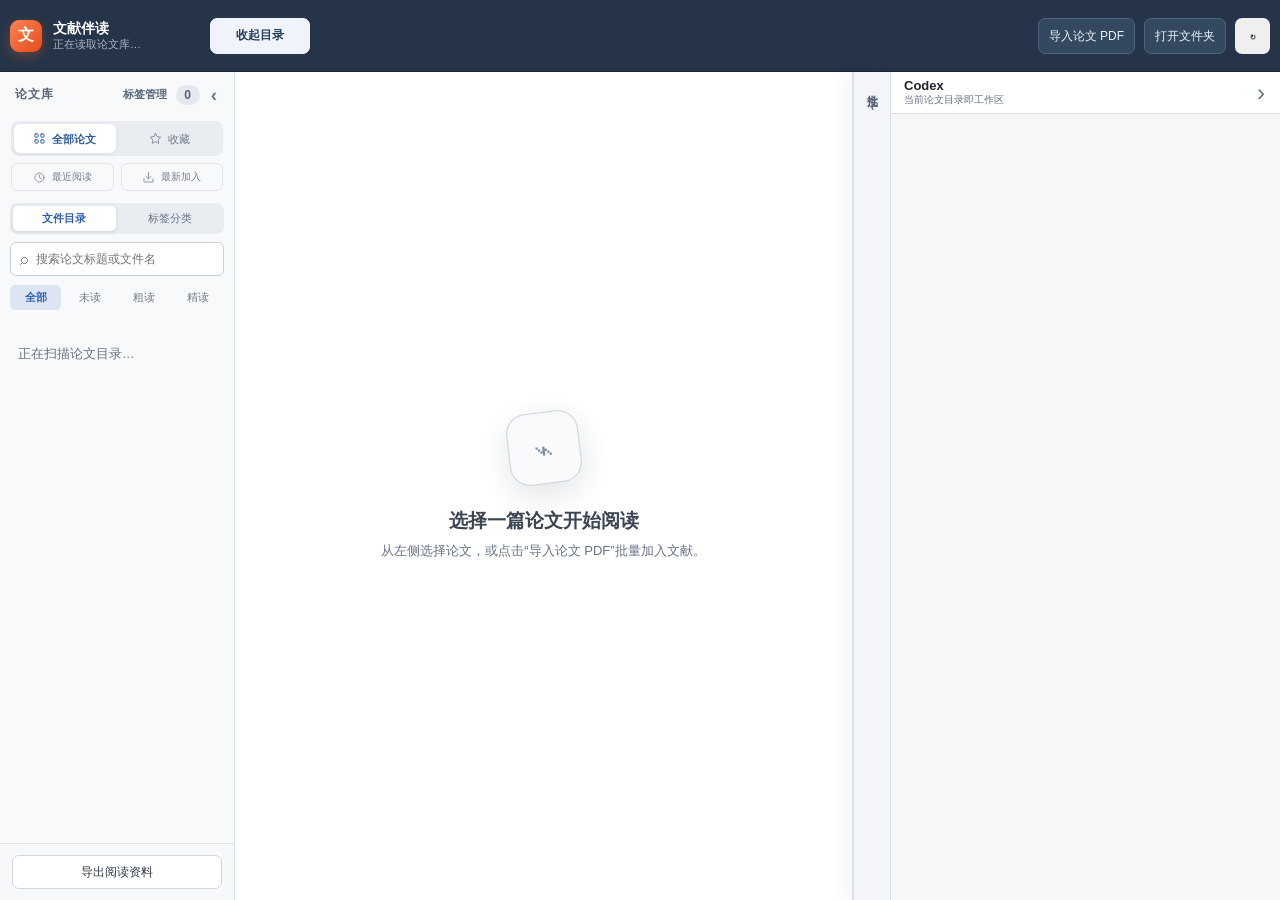
==== commit 940f9ba6: "Improve literature notes, citation exports, PDF import and safe recycling" ====
--- a/assets/app.html
+++ b/assets/app.html
@@ -37,7 +37,7 @@
       </div>
     </div>
     <div class="header-actions">
-      <button id="importPdfs" class="button secondary" type="button">导入论文 PDF</button>
+      <button id="importPdfs" class="button secondary" type="button" title="跨文件夹累计选取；也可把 PDF 拖到左侧论文库或页面空白处直接导入">导入论文 PDF</button>
       <input id="importPdfFiles" class="hidden" type="file" accept=".pdf,application/pdf" multiple>
       <button id="chooseRoot" class="button secondary">打开文件夹</button>
       <button id="refreshTree" class="button icon-button" title="刷新论文库" aria-label="刷新论文库">↻</button>
@@ -52,9 +52,14 @@
         <div class="explorer-heading-actions"><button id="showDuplicates" class="plain-text-button hidden">重复 <span id="duplicateCount">0</span></button><button id="manageTags" class="plain-text-button">标签管理</button><span id="paperCount" class="count-badge">0</span><button id="collapseExplorer" class="plain-icon" type="button" title="收起论文库" aria-label="收起论文库">‹</button></div>
       </div>
       <div id="libraryScope" class="library-scope" aria-label="论文范围">
-        <button data-scope="all" class="active">全部论文</button>
-        <button data-scope="favorites">收藏</button>
-        <button data-scope="recent">最近阅读</button>
+        <div class="scope-primary" role="group" aria-label="论文集合">
+          <button type="button" data-scope="all" class="active" aria-pressed="true"><svg viewBox="0 0 20 20" aria-hidden="true"><rect x="3" y="3" width="5" height="5" rx="1"/><rect x="12" y="3" width="5" height="5" rx="1"/><rect x="3" y="12" width="5" height="5" rx="1"/><rect x="12" y="12" width="5" height="5" rx="1"/></svg><span>全部论文</span></button>
+          <button type="button" data-scope="favorites" aria-pressed="false"><svg viewBox="0 0 20 20" aria-hidden="true"><path d="m10 2 2.5 5.1 5.6.8-4.1 4 1 5.6-5-2.6-5 2.6 1-5.6-4.1-4 5.6-.8Z"/></svg><span>收藏</span></button>
+        </div>
+        <div class="scope-shortcuts" role="group" aria-label="按时间查看">
+          <button type="button" data-scope="recent" aria-pressed="false"><svg viewBox="0 0 20 20" aria-hidden="true"><circle cx="10" cy="10" r="7"/><path d="M10 6v4l3 2"/></svg><span>最近阅读</span></button>
+          <button type="button" data-scope="added" aria-pressed="false" title="按入库时间从新到旧；旧论文按目录创建时间估计"><svg viewBox="0 0 20 20" aria-hidden="true"><path d="M10 2v10m-4-4 4 4 4-4M3 12v5h14v-5"/></svg><span>最新加入</span></button>
+        </div>
       </div>
       <div id="treeMode" class="tree-mode" aria-label="论文库显示方式">
         <button data-mode="files" class="active">文件目录</button>
@@ -73,6 +78,7 @@
       <nav id="fileTree" class="file-tree" aria-label="论文目录">
         <div class="tree-loading">正在扫描论文目录…</div>
       </nav>
+      <div class="library-export-entry"><button id="openMaterialExport" type="button" class="button secondary">导出阅读资料</button></div>
     </aside>
 
     <section class="workspace">
@@ -95,6 +101,7 @@
           </div>
           <button id="favoritePaper" class="button secondary" title="收藏当前论文">☆ 收藏</button>
           <button id="manageAttachments" class="button secondary attachment-trigger" type="button">附件</button>
+          <button id="recyclePaper" class="button secondary" type="button" title="将当前论文目录移至系统回收站">移至回收站</button>
         </div>
 
         <div class="reading-layout pdf-collapsed" id="readingLayout">
@@ -106,6 +113,7 @@
           <div id="readerDivider" class="reader-divider" title="拖动调整宽度"></div>
           <section class="markdown-pane" id="markdownPane">
             <div class="pane-label"><span>渲染 Markdown</span><span>可选择文字添加批注</span><button id="collapseMarkdown" class="plain-icon" title="折叠 Markdown" aria-label="折叠 Markdown">›</button></div>
+            <div id="markdownImageTools" class="markdown-image-tools hidden"><span id="selectedImageName">已选图片</span><button id="addImageToNote" type="button" class="button secondary" title="将图片加入整篇笔记：编辑时插入光标处，阅读时追加到文末">图片加入笔记</button><button id="clearSelectedImage" type="button" class="plain-icon" title="取消图片选择" aria-label="取消图片选择">×</button></div>
             <article id="markdownContent" class="markdown-content"><p class="loading-text">正在渲染…</p></article>
             <button id="markdownRail" class="markdown-rail" title="展开 Markdown" aria-label="展开 Markdown"><span>MD</span><span>‹</span></button>
           </section>
@@ -121,16 +129,31 @@
     </section>
 
     <aside id="notesPanel" class="notes-panel collapsed">
-      <div id="notesResizer" class="side-panel-resizer" title="拖动调整批注栏宽度"></div>
+      <div id="notesResizer" class="side-panel-resizer" title="拖动调整笔记栏宽度"></div>
       <button id="notesRail" class="notes-rail" type="button" title="展开批注栏" aria-label="展开批注栏"><span>批注</span><span>‹</span></button>
       <div class="notes-heading">
         <div><strong>阅读笔记</strong><small id="annotationCount">0 条文字批注</small></div>
-        <button id="closeNotes" class="plain-icon" title="收起批注栏" aria-label="收起批注栏">›</button>
-      </div>
+        <div class="notes-heading-actions"><button id="expandPaperNote" type="button" class="note-expand-button" aria-pressed="false" title="与论文并排展开笔记">并排展开</button><button id="closeNotes" class="plain-icon" title="收起批注栏" aria-label="收起批注栏">›</button></div>
+      </div>
+      <div id="notesLayoutSwitch" class="notes-layout-switch" role="group" aria-label="笔记与批注的显示空间"><button type="button" data-notes-layout="balanced" aria-pressed="true" title="上下均衡分配空间">均衡</button><button type="button" data-notes-layout="notes" aria-pressed="false" title="给整篇论文笔记更多空间">笔记优先</button><button type="button" data-notes-layout="annotations" aria-pressed="false" title="给文字批注更多空间">批注优先</button></div>
       <section class="paper-note-section">
-        <label for="paperNote">整篇论文笔记</label>
-        <textarea id="paperNote" placeholder="记录论文要点、评价、疑问或后续工作…"></textarea>
+        <div class="paper-note-heading"><label for="paperNote">整篇论文笔记</label><div class="note-view-tabs" role="group" aria-label="笔记显示方式"><button id="readPaperNote" type="button" aria-pressed="true">阅读</button><button id="editPaperNote" type="button" aria-pressed="false">编辑</button></div></div>
+        <div id="paperNoteToolbar" class="paper-note-toolbar hidden" role="toolbar" aria-label="笔记格式工具">
+          <button type="button" data-note-format="heading" title="小标题">标题</button><button type="button" data-note-format="bold" title="加粗（Ctrl+B）"><b>加粗</b></button><button type="button" data-note-format="italic" title="斜体（Ctrl+I）"><i>斜体</i></button><button type="button" data-note-format="list" title="项目列表">列表</button><button type="button" data-note-format="quote" title="原文引用">引用</button><button type="button" data-note-format="task" title="待办事项">待办</button>
+        </div>
+        <div id="paperNotePreview" class="paper-note-preview" aria-label="整篇论文笔记" tabindex="0"></div>
+        <textarea id="paperNote" class="hidden" aria-label="编辑整篇论文笔记" placeholder="先写一句话也可以。记录论文要点、关键证据、疑问或对自己研究的启发…" spellcheck="false" disabled></textarea>
+        <div class="paper-note-footer"><button id="insertNoteTemplate" type="button" title="在笔记末尾补充尚未添加的小结标题，不覆盖原有内容">插入小结模板</button><span id="paperNoteSaveState" role="status" aria-live="polite">选择论文后开始记录</span></div>
       </section>
+      <form id="annotationEditor" class="annotation-editor hidden" novalidate aria-label="编辑文字批注">
+        <div class="annotation-editor-heading"><strong id="annotationEditorTitle">添加文字批注</strong><button id="closeAnnotationEditor" type="button" class="plain-icon" aria-label="取消本次批注" title="取消本次批注">×</button></div>
+        <div class="annotation-editor-source"><span>对应原文 · 已固定</span><button id="locateAnnotationDraft" type="button">定位原文</button></div>
+        <blockquote id="selectedQuote"></blockquote>
+        <label for="annotationText" class="annotation-editor-label">我的批注</label>
+        <textarea id="annotationText" placeholder="写下理解、疑问或评价；可以随时回到正文继续阅读和复制。" required></textarea>
+        <div id="annotationDraftStatus" class="annotation-draft-status" role="status" aria-live="polite">未保存草稿</div>
+        <div class="annotation-editor-actions"><button id="cancelAnnotationEditor" type="button" class="button secondary">取消</button><button id="confirmAnnotation" type="submit" class="button accent">保存批注</button></div>
+      </form>
       <div id="annotationListHeading" class="annotation-list-heading">文字批注</div>
       <div id="annotationList" class="annotation-list"></div>
     </aside>
@@ -147,21 +170,6 @@
       </div>
     </aside>
   </main>
-
-  <dialog id="annotationDialog" class="annotation-dialog">
-    <form method="dialog">
-      <div class="dialog-heading">
-        <strong id="dialogTitle">添加文字批注</strong>
-        <button value="cancel" class="plain-icon" aria-label="关闭">×</button>
-      </div>
-      <blockquote id="selectedQuote"></blockquote>
-      <textarea id="annotationText" placeholder="写下对这段内容的理解、疑问或评价…" required></textarea>
-      <div class="dialog-actions">
-        <button value="cancel" class="button secondary">取消</button>
-        <button id="confirmAnnotation" value="default" class="button accent">保存批注</button>
-      </div>
-    </form>
-  </dialog>
 
   <dialog id="metadataDialog" class="metadata-dialog">
     <form method="dialog">
@@ -242,6 +250,10 @@
   <script src="/assets/zcs/sidebar.js"></script>
   <script src="/assets/zcs/ai-chat.js"></script>
   <script src="/assets/citations.js"></script>
+  <script src="/assets/word-citations.js"></script>
+  <script src="/assets/paper-notes.js"></script>
+  <script src="/assets/material-export.js"></script>
+  <script src="/assets/pdf-import.js"></script>
   <script src="/assets/app.js"></script>
 </body>
 </html>
--- a/assets/app.css
+++ b/assets/app.css
@@ -1,4 +1,4 @@
-﻿:root{--bg:#eef1f5;--surface:#fff;--surface-2:#f7f8fa;--line:#dce1e8;--line-dark:#c9d0da;--text:#202631;--muted:#687386;--accent:#e85f2a;--accent-soft:#fff1eb;--blue:#3c6ed4;--green:#23845b;--yellow:#b87800;--shadow:0 10px 30px rgba(27,37,51,.12);font-family:"Segoe UI","Microsoft YaHei",sans-serif;color:var(--text);background:var(--bg)}
+:root{--bg:#eef1f5;--surface:#fff;--surface-2:#f7f8fa;--line:#dce1e8;--line-dark:#c9d0da;--text:#202631;--muted:#687386;--accent:#e85f2a;--accent-soft:#fff1eb;--blue:#3c6ed4;--green:#23845b;--yellow:#b87800;--shadow:0 10px 30px rgba(27,37,51,.12);font-family:"Segoe UI","Microsoft YaHei",sans-serif;color:var(--text);background:var(--bg)}
 *{box-sizing:border-box}html,body{height:100%;margin:0;overflow:hidden}button,input,textarea{font:inherit}.hidden{display:none!important}button{cursor:pointer}
 .app-header{height:58px;display:flex;align-items:center;justify-content:space-between;padding:0 16px;background:#17202c;color:#fff;border-bottom:1px solid #0d141d}.brand{display:flex;align-items:center;gap:11px;min-width:0}.brand-mark{width:32px;height:32px;border-radius:9px;display:grid;place-items:center;background:linear-gradient(135deg,#ff8150,#e24e1f);font-weight:800;box-shadow:0 4px 12px rgba(232,95,42,.35)}.brand>div{display:flex;flex-direction:column;min-width:0}.brand strong{font-size:14px;line-height:18px}.brand small{font-size:11px;color:#abb7c6;max-width:60vw;overflow:hidden;text-overflow:ellipsis;white-space:nowrap}.header-actions{display:flex;gap:8px}
 .button{border:1px solid transparent;border-radius:7px;padding:7px 12px;font-size:13px;line-height:18px;transition:.16s}.button.secondary{background:#fff;color:#303a48;border-color:#d1d7df}.app-header .button.secondary{background:#263242;color:#eef3f8;border-color:#3c4a5b}.button.secondary:hover{border-color:#98a4b3;background:#f9fafb}.app-header .button.secondary:hover{background:#334154}.button.accent{background:var(--accent);color:#fff}.button.accent:hover{background:#d94f1c}.button:disabled{opacity:.45;cursor:not-allowed}.icon-button{width:35px;padding:7px 0;font-size:18px}.plain-icon{border:0;background:transparent;font-size:24px;line-height:1;color:var(--muted);padding:2px 5px}.plain-icon:hover{color:var(--text)}
@@ -126,27 +126,130 @@
 .tree-row.paper.search-result{height:43px}.tree-row.paper.search-result .tree-label{display:flex;flex-direction:column;justify-content:center;gap:2px;min-width:0}.tree-row.paper.search-result .tree-label strong,.tree-row.paper.search-result .tree-label small{overflow:hidden;text-overflow:ellipsis;white-space:nowrap}.tree-row.paper.search-result .tree-label strong{font-weight:600}.tree-row.paper.search-result .tree-label small{font-size:10px;color:#8994a2}
 .app-shell.attachment-view-mode .notes-panel,.app-shell.attachment-view-mode .ai-panel{display:none}.attachment-paper-picker{display:flex;gap:8px;margin:8px 0}.attachment-paper-picker select{flex:1;min-width:0;border:1px solid var(--line-dark);border-radius:6px;padding:6px}.attachment-inline{border:0;background:#e6f0ff;color:#2155a1;border-radius:4px;padding:0 3px;margin-left:2px;font-size:11px;vertical-align:super}.attachment-inline:hover{background:#cbdfff}.duplicate-group strong{font-size:12px}.attachment-viewer-toolbar .button{white-space:nowrap}
 
-/* LaTeX citation editor also applies to PDF-only papers. */
-.citation-dialog { position: fixed; inset: auto; margin: 0; z-index: 100; box-sizing: border-box; width: min(820px, calc(100vw - 24px)); max-height: 88vh; overflow-y: auto; padding: 24px; border: 1px solid #cbd5e1; border-radius: 12px; box-shadow: 0 16px 60px rgba(14,22,32,.25); }
-.citation-dialog > .dialog-heading { position: sticky; top: -24px; z-index: 2; margin: -24px -24px 0; padding: 15px 24px; background: white; border-bottom: 1px solid #e2e8f0; cursor: move; touch-action: none; user-select: none; }
-.citation-dialog > .dialog-heading button { cursor: pointer; }
-.citation-drag-hint { margin-left: 12px; font-size: 12px; font-weight: normal; color: #64748b; }
-.citation-dragging > .dialog-heading { cursor: grabbing; }
-.citation-row { display: flex; align-items: center; flex-wrap: wrap; gap: 10px; margin: 12px 0; }
-.citation-row input, .citation-row select { padding: 8px; border: 1px solid #cbd5e1; border-radius: 6px; max-width: 100%; }
-#citeDoi { flex: 1; min-width: 180px; }
-#citeBib { box-sizing: border-box; display: block; width: 100%; min-height: 200px; margin: 10px 0; padding: 12px; font-family: Consolas, monospace; font-size: 13px; resize: vertical; }
-.citation-preview, .citation-status { white-space: pre-wrap; overflow-wrap: anywhere; font-size: 13px; line-height: 1.6; }
-.citation-preview { padding: 12px; background: #f1f5f9; color: #1e293b; border-radius: 6px; }
-.citation-status { color: #334155; margin: 10px 0; }
-.citation-candidate { display: block; max-width: 100%; white-space: normal; overflow-wrap: anywhere; margin: 6px 0; text-align: left; }
-.citation-choice { display: flex; gap: 8px; padding: 8px 0; overflow-wrap: anywhere; }
-.citation-dialog details { margin-top: 20px; border-top: 1px solid #cbd5e1; padding-top: 15px; }
-.citation-dialog summary { cursor: pointer; margin-bottom: 12px; }
-
-#citeTitle { flex: 1; min-width: 220px; }
-.citation-result { border: 1px solid #cbd5e1; border-radius: 8px; padding: 12px; margin: 10px 0; overflow-wrap: anywhere; }
-.citation-result strong { display: block; line-height: 1.5; }
-.citation-result p { font-size: 13px; line-height: 1.6; color: #475569; margin: 8px 0; }
-
-#citeResults { max-height: 340px; overflow-y: auto; }
+/* Citation window: shares the reader's surfaces, orange accent and blue controls. */
+.citation-dialog{position:fixed;inset:auto;margin:0;z-index:100;box-sizing:border-box;width:min(780px,calc(100vw - 24px));max-height:88vh;overflow-y:auto;overscroll-behavior:contain;padding:0 20px 20px;border:0;border-radius:12px;background:var(--surface-2);color:var(--text);box-shadow:0 18px 60px rgba(23,32,44,.22);scrollbar-width:thin;scrollbar-color:#c7cfd9 transparent}
+.citation-dialog[open]{animation:citation-window-in 180ms ease-out}
+.citation-dialog>.dialog-heading{position:sticky;top:0;z-index:3;display:flex;gap:12px;margin:0 -20px;padding:15px 20px;background:var(--surface);border-bottom:1px solid var(--line);cursor:move;touch-action:none;user-select:none}
+.citation-heading-title,.citation-heading-actions{display:flex;align-items:center;gap:10px;min-width:0}
+.citation-heading-title>div{display:flex;flex-direction:column;gap:3px}.citation-heading-title strong{font-size:15px}
+.citation-heading-mark{display:grid;place-items:center;flex:none;width:32px;height:32px;border-radius:9px;background:var(--accent-soft);color:var(--accent);font-family:Georgia,serif;font-size:32px;line-height:1;padding-top:8px}
+.citation-drag-hint{font-size:10px;color:var(--muted);font-weight:400}.citation-heading-actions{margin-left:auto;flex:none}.citation-heading-actions button{cursor:pointer;border-radius:6px}.citation-heading-actions button:hover{background:var(--surface-2)}
+.citation-dragging>.dialog-heading{cursor:grabbing}.citation-dialog.citation-dragging{animation:none}
+.citation-phase{display:inline-flex;align-items:center;gap:7px;padding:5px 9px;border-radius:20px;background:#eef1f5;color:var(--muted);font-size:11px;white-space:nowrap;transition:color .18s,background .18s}
+.citation-phase::before{content:'';width:6px;height:6px;border-radius:50%;background:currentColor;flex:none}
+.citation-dialog[data-phase=saved] .citation-phase,.citation-dialog[data-phase=success] .citation-phase{background:#eaf6ef;color:var(--green)}
+.citation-dialog[data-phase=draft] .citation-phase,.citation-dialog[data-phase=review] .citation-phase{background:#fff4de;color:var(--yellow)}
+.citation-dialog[data-phase=error] .citation-phase{background:#fff0ed;color:#b84b3a}
+.citation-dialog.is-working .citation-phase{color:var(--blue);background:#edf3ff}.citation-dialog.is-working .citation-phase::before{width:10px;height:10px;border:1.5px solid currentColor;border-right-color:transparent;background:transparent;animation:citation-spin .8s linear infinite}
+.citation-progress-line{position:sticky;top:62px;z-index:4;height:2px;overflow:hidden;margin:0 -20px;background:transparent;pointer-events:none}
+.citation-dialog.is-working .citation-progress-line::after{content:'';display:block;width:35%;height:100%;background:var(--accent);animation:citation-progress 1.5s ease-in-out infinite}
+.citation-status{min-height:24px;margin:14px 0;padding:0 2px;color:var(--muted);font-size:12px;line-height:1.65;white-space:pre-wrap;overflow-wrap:anywhere}
+.citation-dialog[data-phase=error] .citation-status{color:#b84b3a}
+.citation-section{margin:12px 0;border:1px solid var(--line);border-radius:10px;background:var(--surface);padding:16px}
+.citation-section-heading{display:flex;align-items:center;justify-content:space-between;gap:10px;margin-bottom:12px}.citation-section-heading h2{font-size:12px;font-weight:650;margin:0;color:#445166}.citation-section-note{font-size:11px;color:var(--muted)}
+.citation-badge{font-size:10px;line-height:1.4;padding:4px 7px;border-radius:5px;background:var(--surface-2);color:var(--muted);flex:none}.citation-badge.is-draft{background:#fff4de;color:var(--yellow)}
+.citation-preview{color:var(--text);overflow-wrap:anywhere;min-height:44px;animation:citation-content-in 160ms ease-out}
+.citation-preview:empty::before{content:'正在准备文献信息…';display:block;color:var(--muted);font-size:13px;padding:10px 0}
+.citation-preview h3{font-size:16px;line-height:1.55;font-weight:650;letter-spacing:-.15px;margin:0 0 10px}.citation-authors{font-size:12px;line-height:1.8;color:#536176;margin:0 0 14px}
+.citation-metadata{margin:0;display:flex;flex-direction:column;gap:7px}.citation-metadata>div{display:grid;grid-template-columns:76px minmax(0,1fr);gap:8px;font-size:12px;line-height:1.6}.citation-metadata dt{color:var(--muted)}.citation-metadata dd{margin:0;color:#3e4b5e;overflow-wrap:anywhere}
+.citation-key-row{display:grid;grid-template-columns:auto minmax(0,1fr) auto;align-items:center;gap:10px;border-top:1px solid var(--line);margin-top:16px;padding-top:14px}.citation-key-row>label{font-size:12px;color:var(--muted)}
+.citation-dialog input:not([type=checkbox]),.citation-dialog select{height:36px;border:1px solid var(--line-dark);border-radius:7px;padding:7px 10px;background:var(--surface);color:var(--text);font:inherit;font-size:12px;min-width:0;max-width:100%;outline:none;transition:border-color .16s,box-shadow .16s}
+.citation-dialog input:focus-visible,.citation-dialog select:focus-visible,.citation-dialog textarea:focus-visible{border-color:var(--blue);box-shadow:0 0 0 3px rgba(60,110,212,.1)}
+.citation-dialog button:focus-visible,.citation-dialog summary:focus-visible{outline:2px solid var(--blue);outline-offset:3px}.citation-dialog button:active:not(:disabled){transform:translateY(1px)}
+#citeKey{font-family:Consolas,monospace;font-size:12px;background:#fafbfc}
+.citation-command-preview{display:flex;gap:10px;align-items:baseline;margin:10px 0 0;font-size:11px;color:var(--muted);overflow-wrap:anywhere}.citation-command-preview code{color:var(--blue);font-family:Consolas,monospace;user-select:all}
+.citation-dialog details{margin-top:12px}.citation-dialog summary{cursor:pointer;list-style:none;display:flex;align-items:center;gap:8px;font-size:12px;color:#445166}.citation-dialog summary::-webkit-details-marker{display:none}.citation-dialog summary::before{content:'›';font-size:17px;line-height:1;color:#8b96a6;transition:transform .18s;flex:none}.citation-dialog details[open]>summary::before{transform:rotate(90deg)}
+.citation-advanced{border-top:1px solid var(--line);padding-top:12px}.citation-advanced summary{font-size:11px;color:var(--muted)}
+.citation-disclosure{padding:0}.citation-disclosure>summary{padding:15px 16px}.citation-disclosure>summary span{font-weight:600}.citation-disclosure>summary small{margin-left:auto;color:var(--muted);font-size:10px;font-weight:400}.citation-disclosure-body{padding:0 16px 16px;animation:citation-content-in 170ms ease-out}
+.citation-field-label{font-size:11px;color:var(--muted);display:block;margin:4px 0 8px}.citation-row{display:flex;align-items:center;flex-wrap:wrap;gap:8px;margin:10px 0}.citation-row:last-child{margin-bottom:0}
+#citeDoi{flex:1;min-width:170px}.citation-title-row{display:grid;grid-template-columns:minmax(0,1fr) auto;gap:8px}#citeTitle{grid-column:1/-1;width:100%}
+#citeBib{box-sizing:border-box;display:block;width:100%;min-height:200px;margin:12px 0 0;padding:12px;border:1px solid var(--line-dark);border-radius:7px;background:#fafbfc;color:var(--text);font:12px/1.7 Consolas,monospace;resize:vertical;outline:none}
+.citation-output-options{display:grid;grid-template-columns:1fr 1fr;gap:12px}.citation-output-options>label{display:flex;flex-direction:column;gap:7px;font-size:11px;color:var(--muted)}.citation-output-options select{width:100%}
+.citation-dialog .attachment-hint{font-size:11px;line-height:1.75;color:var(--muted)}.citation-actions{border-top:1px solid var(--line);padding-top:13px;flex-wrap:wrap;gap:8px}.citation-dialog .button{font-size:12px;padding:7px 10px;white-space:normal}
+.citation-result{border:1px solid var(--line);border-radius:9px;padding:13px;margin:10px 0;background:var(--surface);overflow-wrap:anywhere;animation:citation-content-in 180ms ease-out;transition:border-color .16s,box-shadow .16s}.citation-result:hover{border-color:#b8c6da;box-shadow:0 3px 10px rgba(27,37,51,.04)}.citation-result>strong{display:block;font-size:13px;line-height:1.6}.citation-result p{font-size:11px;line-height:1.75;color:var(--muted);margin:8px 0}.citation-result .button{margin-top:3px}
+.citation-saved-result{border-color:#cfdded;background:#f5f8fd}.citation-saved-result .citation-section-heading{margin:0}.citation-saved-result strong{font-size:11px;color:#4e678a}.citation-saved-result .citation-badge{background:#e8eff9;color:#56739a}
+.citation-candidates:empty,#citeResults:empty{display:none}#citeResults{max-height:340px;overflow-y:auto;overscroll-behavior:contain;padding:0 2px}.citation-candidate{display:block;max-width:100%;white-space:normal;overflow-wrap:anywhere;margin:7px 0;text-align:left}
+.citation-batch-toolbar{display:flex;align-items:center;justify-content:space-between;gap:10px;margin-top:2px}.citation-format-note{font-size:10px;color:var(--muted);text-align:right}.citation-tag-control{display:flex;flex:1;align-items:center;gap:8px;font-size:11px;color:var(--muted)}.citation-tag-control select{flex:1}
+.citation-library-status{font-size:11px;color:var(--muted);line-height:1.6;margin:12px 0 7px;white-space:pre-wrap}#citeLibrary{max-height:310px;overflow-y:auto;overscroll-behavior:contain}
+.citation-choice{display:flex;align-items:flex-start;gap:10px;padding:11px 10px;margin:6px 0;border:1px solid var(--line);border-radius:8px;background:var(--surface);cursor:pointer;transition:border-color .16s,background .16s}.citation-choice:hover{background:var(--surface-2)}.citation-choice:has(input:checked){border-color:#eec2af;background:#fff8f4}.citation-choice input{margin:3px 0 0;accent-color:var(--accent);flex:none}.citation-choice-text{display:flex;flex-direction:column;gap:5px;min-width:0;overflow-wrap:anywhere}.citation-choice-title{font-size:12px;line-height:1.6;color:#3b485a}.citation-choice-key{font:10px/1.5 Consolas,monospace;color:var(--muted)}
+.citation-batch-footer{display:flex;align-items:center;justify-content:space-between;gap:10px;margin-top:12px;padding-top:12px;border-top:1px solid var(--line)}.citation-batch-footer>span{font-size:11px;color:var(--muted)}.citation-footnote{padding:0 3px;margin:15px 0 0}
+@keyframes citation-window-in{from{opacity:0}to{opacity:1}}@keyframes citation-content-in{from{opacity:.5;translate:0 3px}to{opacity:1;translate:0 0}}@keyframes citation-spin{to{rotate:360deg}}@keyframes citation-progress{from{transform:translateX(-110%)}to{transform:translateX(390%)}}
+@media(max-width:560px){.citation-dialog{padding:0 14px 14px;width:calc(100vw - 16px)}.citation-dialog>.dialog-heading{top:0;margin:0 -14px;padding:12px 14px}.citation-progress-line{margin:0 -14px;top:50px}.citation-heading-mark{display:none}.citation-section{padding:13px}.citation-disclosure{padding:0}.citation-disclosure>summary{padding:13px}.citation-disclosure-body{padding:0 13px 13px}.citation-key-row{grid-template-columns:minmax(0,1fr) auto}.citation-key-row>label{grid-column:1/-1}.citation-output-options{grid-template-columns:1fr}.citation-disclosure>summary small{max-width:100px;text-align:right}.citation-actions .button{flex:1 1 120px}.citation-batch-toolbar{flex-wrap:wrap}.citation-batch-footer{align-items:flex-start;flex-direction:column}.citation-tag-control{flex-basis:100%}.citation-drag-hint{font-size:9px}}
+@media(prefers-reduced-motion:reduce){.citation-dialog,.citation-dialog *,.citation-dialog *::before,.citation-dialog *::after{animation:none!important;transition:none!important;scroll-behavior:auto!important}}
+.citation-word-preview{max-height:320px;overflow:auto;margin:12px 0;padding:18px 20px;border:1px solid var(--line);border-radius:8px;background:var(--surface);font-family:"Times New Roman","SimSun",serif;font-size:13px;line-height:1.65;overflow-wrap:anywhere;user-select:text}.citation-word-preview:empty{display:none}.citation-word-preview p:last-child{margin-bottom:0!important}.citation-word-preview a{color:inherit}.citation-word-tools{margin-top:12px;flex-wrap:wrap}.citation-word-credit{margin:12px 0 0;font-size:10px;color:var(--muted);line-height:1.6}.citation-word-credit a{color:inherit}.citation-word-credit button{border:0;padding:0;background:none;color:inherit;text-decoration:underline;font:inherit;cursor:pointer}
+
+/* Paper notes share the reader grid; expanding never covers either document pane. */
+.notes-panel{position:relative;inset:auto;grid-column:3;grid-row:1;min-width:0}
+.notes-panel .notes-heading{height:auto;min-height:58px;flex-wrap:wrap;gap:8px;padding:10px 13px}
+.notes-heading>.notes-heading-actions{display:flex;flex-direction:row;align-items:center;gap:7px}
+.note-expand-button{border:1px solid var(--line-dark);border-radius:6px;background:var(--surface);color:#526073;padding:5px 8px;font-size:11px;white-space:nowrap}
+.note-expand-button:hover{border-color:var(--accent);color:var(--accent)}.note-expand-button[aria-pressed=true]{background:var(--accent-soft);border-color:#f1b69e;color:#b74c25}
+.notes-panel .paper-note-section{display:flex;flex-direction:column;gap:10px;flex:0 1 60%;max-height:66%;min-height:190px;padding:14px;overflow:hidden;background:var(--surface-2)}
+.paper-note-heading{display:flex;align-items:center;justify-content:space-between;gap:8px;flex:none}.paper-note-heading label{margin:0;font-size:12px;color:#3e4c60}
+.note-view-tabs{display:flex;flex:none;gap:2px;padding:2px;border:1px solid var(--line);border-radius:7px;background:#e9edf2}.note-view-tabs button{border:0;border-radius:5px;background:transparent;color:var(--muted);font-size:11px;padding:4px 10px}.note-view-tabs button[aria-pressed=true]{background:var(--surface);color:var(--blue);box-shadow:0 1px 3px #20314215}
+.paper-note-toolbar{display:flex;flex-wrap:wrap;align-items:center;gap:4px;flex:none;padding:5px;border:1px solid var(--line);border-radius:7px;background:var(--surface)}.paper-note-toolbar button{border:0;border-radius:4px;background:transparent;color:#526073;font-size:11px;padding:4px 7px}.paper-note-toolbar button:hover{background:var(--accent-soft);color:var(--accent)}
+.paper-note-preview{flex:1;min-height:80px;overflow:auto;overscroll-behavior:contain;scrollbar-width:thin;overflow-wrap:anywhere;padding:14px 16px;border:1px solid var(--line);border-radius:9px;background:var(--surface);font-size:13px;line-height:1.85;color:#344154}
+.paper-note-preview>:first-child{margin-top:0}.paper-note-preview>:last-child{margin-bottom:0}.paper-note-preview p{margin:.7em 0}.paper-note-preview h1{font-size:1.4em;line-height:1.5}.paper-note-preview h2{font-size:1.2em}.paper-note-preview h3,.paper-note-preview h4{font-size:1.08em;line-height:1.6}.paper-note-preview ul,.paper-note-preview ol{padding-left:1.5em}.paper-note-preview li{margin:.3em 0}.paper-note-preview blockquote{margin:12px 0;padding:3px 12px;border-left:3px solid #d5b87c;background:#fffcf4;color:#6b624f}.paper-note-preview a{color:var(--blue)}.paper-note-preview code{font-family:Consolas,monospace;font-size:.92em;background:#f0f3f7;border-radius:3px;padding:1px 3px}.paper-note-preview pre{overflow:auto;padding:10px;border-radius:6px;background:#f0f3f7}.paper-note-preview table{display:block;overflow:auto;border-collapse:collapse;max-width:100%}.paper-note-preview td,.paper-note-preview th{border:1px solid var(--line);padding:5px 8px}.paper-note-preview th{background:var(--surface-2)}.paper-note-preview hr{border:0;border-top:1px solid var(--line);margin:18px 0}
+.paper-note-part{margin:0 0 13px;border-bottom:1px solid #edf0f4;padding-bottom:10px}.paper-note-part:last-child{border-bottom:0;margin-bottom:0;padding-bottom:0}.paper-note-part>summary{cursor:pointer;font-weight:650;font-size:13px;color:#2d3d53;padding:3px 0;line-height:1.65}.paper-note-part>summary::marker{color:#94a1b2}.paper-note-part-body{padding:1px 0 0 13px}.paper-note-part-body>:last-child{margin-bottom:0}.paper-note-preview .paper-note-prompt{font-size:12px;color:#8b95a3}
+.paper-note-empty{padding:12px 0;color:var(--muted);line-height:1.8}.paper-note-empty strong{font-size:13px;font-weight:600;color:#526174}.paper-note-empty p{font-size:12px}.paper-note-empty .button{font-size:12px;padding:5px 10px;margin-top:5px}
+.notes-panel .paper-note-section textarea{flex:1;min-height:100px;height:auto;resize:none;padding:14px 15px;border-radius:9px;font-size:13px;line-height:1.85;tab-size:2;scrollbar-width:thin;overscroll-behavior:contain}
+.paper-note-footer{display:flex;align-items:center;justify-content:space-between;gap:8px;flex-wrap:wrap;flex:none;min-height:20px;font-size:10px;color:var(--muted)}.paper-note-footer button{border:0;background:transparent;padding:0;font-size:11px;color:var(--blue)}.paper-note-footer button:hover{text-decoration:underline}.paper-note-footer .error{color:#c14343}.paper-note-footer button:disabled{color:var(--muted);cursor:not-allowed;opacity:.55}
+.notes-panel .annotation-list{flex:1 1 30%;min-height:65px}.notes-panel.notes-expanded .paper-note-section{flex:3 1 70%;max-height:none;min-height:200px;padding:18px}.notes-panel.notes-expanded .annotation-list{flex:1 1 23%}.notes-expanded .paper-note-preview,.notes-expanded .paper-note-section textarea{font-size:14px;padding:20px 24px}.notes-expanded .paper-note-part>summary{font-size:14px}.notes-panel.only-paper-note .paper-note-section{flex:1;max-height:none}
+.note-view-tabs button:focus-visible,.paper-note-toolbar button:focus-visible,.note-expand-button:focus-visible,.paper-note-part>summary:focus-visible,.paper-note-preview:focus-visible,.paper-note-footer button:focus-visible{outline:2px solid var(--blue);outline-offset:2px}
+.notes-writing .markdown-content{padding-left:24px;padding-right:24px}
+@media(max-height:650px){.notes-panel .paper-note-section{min-height:150px}.notes-panel.notes-expanded .paper-note-section{min-height:160px}.notes-panel .paper-note-section textarea{min-height:65px}.paper-note-preview{min-height:55px}}
+.markdown-image-tools{display:flex;align-items:center;gap:9px;flex:none;min-height:40px;padding:6px 12px;background:var(--accent-soft);border-bottom:1px solid #efd6c9;color:#89543d;font-size:11px}.markdown-image-tools>span{flex:1;min-width:0;overflow:hidden;text-overflow:ellipsis;white-space:nowrap}.markdown-image-tools .button{flex:none;font-size:11px;padding:3px 8px}.markdown-image-tools .plain-icon{font-size:20px}.reading-layout.markdown-collapsed .markdown-image-tools,.reading-layout.pdf-only .markdown-image-tools{display:none}
+.paper-note-preview .paper-note-image{display:block;max-width:100%;height:auto;margin:12px auto;border-radius:5px;border:1px solid var(--line);background:var(--surface)}.paper-note-preview .paper-note-source{display:inline-block;font-size:11px;line-height:1.6;color:var(--blue);text-decoration:none;border-bottom:1px dashed #a8badb}.paper-note-preview .paper-note-source:hover{color:var(--accent);border-bottom-color:var(--accent)}.markdown-content img.note-image-located{outline:3px solid var(--accent);outline-offset:5px;border-radius:4px}.annotation-card-footer{gap:6px;flex-wrap:wrap}.annotation-card-actions{flex-wrap:wrap}.annotation-card-actions [data-action=note]{color:var(--blue)}
+
+/* Local annotations are edited beside the paper, with an independent draft. */
+.annotation-editor{display:flex;flex-direction:column;gap:7px;flex:2 1 350px;min-height:250px;margin:10px 12px 0;padding:12px;border:1px solid #edc6b3;border-radius:9px;background:var(--surface);box-shadow:0 3px 12px #27334808;overflow:auto;overscroll-behavior:contain;scrollbar-width:thin}
+.annotation-editor-heading{display:flex;align-items:center;justify-content:space-between;gap:8px;flex:none}.annotation-editor-heading strong{font-size:12px;color:#39485d}.annotation-editor-heading .plain-icon{font-size:20px}.annotation-editor-source{display:flex;align-items:center;justify-content:space-between;gap:7px;flex:none;font-size:10px;color:var(--muted)}.annotation-editor-source button{border:0;background:none;padding:0;color:var(--blue);font-size:10px}.annotation-editor-source button:hover{text-decoration:underline}
+.annotation-editor blockquote{flex:0 1 65px;min-height:24px;max-height:90px;overflow:auto;white-space:pre-wrap;overflow-wrap:anywhere;margin:0;padding:7px 10px;border-left:3px solid #e4c282;border-radius:0 5px 5px 0;background:#fffbf2;color:#746a54;font-size:11px;line-height:1.6;user-select:text;scrollbar-width:thin}
+.annotation-editor-label{flex:none;font-size:11px;color:#596779}.annotation-editor textarea{display:block;flex:1 0 85px;min-height:85px;width:100%;resize:vertical;border:1px solid var(--line-dark);border-radius:6px;padding:9px;font-size:13px;line-height:1.7;color:var(--text);background:var(--surface);outline:none}.annotation-editor textarea:focus{border-color:#7796d0;box-shadow:0 0 0 2px #3c6ed41a}.annotation-editor textarea[aria-invalid=true]{border-color:#c95a4f}
+.annotation-draft-status{flex:none;min-height:16px;font-size:10px;line-height:1.5;color:var(--muted)}.annotation-draft-status.error{color:#b84b3a}.annotation-editor-actions{display:flex;flex:none;justify-content:flex-end;gap:7px;margin-top:2px}.annotation-editor-actions .button{padding:4px 9px;font-size:11px}.annotation-editor button:focus-visible{outline:2px solid var(--blue);outline-offset:2px}
+.notes-panel.annotation-composing .paper-note-section{flex:0 1 24%;min-height:130px;max-height:28%}.notes-panel.annotation-composing .annotation-list{flex:1 1 18%;min-height:60px}.notes-panel.annotation-composing .annotation-list-heading{padding-top:9px}.notes-panel.annotation-composing .paper-note-preview{min-height:35px;padding:8px 11px}.notes-panel.annotation-composing .paper-note-section textarea{min-height:45px;padding:8px 10px}
+@media(max-height:700px){.notes-panel.annotation-composing .paper-note-section{min-height:100px;gap:5px;padding:8px 12px}.annotation-editor{min-height:220px;margin-top:7px;padding:9px}.annotation-editor blockquote{max-height:45px}.annotation-editor textarea{min-height:70px;flex-basis:70px}}
+
+/* One-click vertical layouts keep both notes and annotations accessible. */
+.notes-layout-switch{display:flex;flex:none;gap:3px;margin:9px 12px 0;padding:3px;border:1px solid var(--line);border-radius:8px;background:#e9edf2}.notes-layout-switch button{flex:1;min-width:0;border:0;border-radius:5px;background:transparent;color:var(--muted);font-size:11px;padding:5px 4px;white-space:nowrap}.notes-layout-switch button:hover{color:var(--text)}.notes-layout-switch button[aria-pressed=true]{background:var(--surface);color:var(--blue);box-shadow:0 1px 4px #20314214;font-weight:600}.notes-layout-switch button:focus-visible{outline:2px solid var(--blue);outline-offset:2px}.only-paper-note .notes-layout-switch{display:none}
+.notes-panel[data-note-layout]{--paper-note-share:1;--annotations-share:1;--draft-share:1.6}.notes-panel[data-note-layout=notes]{--paper-note-share:3;--annotations-share:1;--draft-share:1}.notes-panel[data-note-layout=annotations]{--paper-note-share:1;--annotations-share:3;--draft-share:2}
+.notes-panel[data-note-layout] .paper-note-section{flex:var(--paper-note-share) 1 0;min-height:125px;max-height:none;transition:flex-grow 180ms ease}.notes-panel[data-note-layout] .annotation-list{flex:var(--annotations-share) 1 0;min-height:80px;transition:flex-grow 180ms ease}
+.notes-panel[data-note-layout].annotation-composing .paper-note-section{flex:var(--paper-note-share) 1 0;min-height:110px;max-height:none}.notes-panel[data-note-layout].annotation-composing .annotation-list{flex:var(--annotations-share) 1 0;min-height:65px}.notes-panel[data-note-layout].annotation-composing .annotation-editor{flex:var(--draft-share) 1 0;min-height:235px}
+.notes-panel[data-note-layout] .paper-note-preview{min-height:25px}.notes-panel[data-note-layout] .paper-note-section textarea{min-height:35px}
+@media(max-height:700px){.notes-panel[data-note-layout] .paper-note-section{min-height:110px;padding:10px 12px;gap:6px}.notes-panel[data-note-layout].annotation-composing .paper-note-section{min-height:100px}.notes-panel[data-note-layout].annotation-composing .annotation-editor{min-height:200px}.notes-panel[data-note-layout] .annotation-list{min-height:60px}}
+@media(prefers-reduced-motion:reduce){.notes-panel[data-note-layout] .paper-note-section,.notes-panel[data-note-layout] .annotation-list{transition:none}}
+
+.library-export-entry{flex:none;display:flex;flex-direction:column;gap:6px;padding:11px 12px;border-top:1px solid var(--line);background:var(--surface-2)}.library-export-entry .button{font-size:12px}.library-export-entry small{font-size:10px;color:var(--muted);text-align:center;line-height:1.5}
+.material-export-dialog{width:min(780px,calc(100vw - 30px));max-height:88vh;padding:0;border:0;border-radius:12px;box-shadow:0 20px 70px #17202c40;color:var(--text);background:var(--surface);overflow:hidden}.material-export-dialog::backdrop{background:#17202c55}.material-export-dialog[open]{display:flex;flex-direction:column}
+.material-export-heading{display:flex;align-items:center;justify-content:space-between;gap:14px;flex:none;padding:17px 21px;border-bottom:1px solid var(--line)}.material-export-heading>div{display:flex;flex-direction:column;gap:5px}.material-export-heading strong{font-size:16px}.material-export-heading small{font-size:11px;color:var(--muted)}.material-export-body{min-height:0;overflow:auto;padding:4px 21px 16px;overscroll-behavior:contain}.material-export-body>.attachment-hint{font-size:11px;line-height:1.8}
+.material-name{display:flex;align-items:center;gap:12px;margin:12px 0;font-size:12px;color:#526073}.material-name input{flex:1;min-width:0}.material-export-dialog input:not([type=checkbox]),.material-export-dialog select{height:35px;padding:6px 9px;border:1px solid var(--line-dark);border-radius:6px;background:var(--surface);color:var(--text);font-size:12px}.material-export-dialog input:focus-visible,.material-export-dialog select:focus-visible{outline:2px solid #3c6ed433;outline-offset:1px;border-color:var(--blue)}.material-export-tools{display:flex;gap:9px;align-items:center;margin-bottom:9px}.material-export-tools select{flex:1;min-width:0}.material-export-tools .button{font-size:11px}.material-search{display:block;width:100%}.material-export-select{display:flex;align-items:center;gap:12px;flex-wrap:wrap;padding:12px 0 9px;font-size:11px;color:var(--muted)}.material-export-select>span{flex:1}.material-export-select button{border:0;background:none;color:var(--blue);padding:0;font-size:11px}
+.material-export-list{height:min(35vh,340px);min-height:150px;overflow:auto;border:1px solid var(--line);border-radius:8px;background:var(--surface-2);padding:5px;scrollbar-width:thin}.material-paper{display:flex;gap:10px;align-items:flex-start;padding:10px;border-radius:6px;border:1px solid transparent;cursor:pointer}.material-paper:hover{background:var(--surface)}.material-paper:has(input:checked){background:var(--accent-soft);border-color:#f0cbb9}.material-paper input{flex:none;margin:4px 0 0;accent-color:var(--accent)}.material-paper>span{display:flex;flex-direction:column;gap:5px;min-width:0;overflow-wrap:anywhere}.material-paper strong{font-size:12px;font-weight:600;line-height:1.6}.material-paper small{font-size:10px;color:var(--muted);line-height:1.5}.material-paper .material-warning{color:#a66b2d}
+.material-export-status{font-size:12px;color:#526073;line-height:1.75;white-space:pre-wrap;overflow-wrap:anywhere}.material-export-warnings{max-height:130px;overflow:auto;white-space:pre-wrap;overflow-wrap:anywhere;font-family:inherit;font-size:11px;line-height:1.6;color:#9a6c36}.material-export-warnings:empty{display:none}.material-export-dialog progress{width:100%;height:7px;margin:8px 0 12px;accent-color:var(--accent)}.material-export-footer{display:flex;flex-wrap:wrap;justify-content:flex-end;gap:9px;flex:none;padding:13px 21px;border-top:1px solid var(--line);background:var(--surface-2)}
+.library-scope{display:flex;flex-direction:column;gap:7px;margin:4px 11px 12px;padding:0;background:transparent;border-radius:0}
+.scope-primary{display:grid;grid-template-columns:1fr 1fr;gap:3px;padding:3px;border-radius:8px;background:#e9edf2}.scope-shortcuts{display:grid;grid-template-columns:1fr 1fr;gap:7px}
+.library-scope button{display:flex;align-items:center;justify-content:center;gap:6px;min-height:29px;padding:5px 4px;border:1px solid transparent;border-radius:6px;font-size:11px;font-weight:400;line-height:16px;color:#6c788b;transition:background-color .15s,color .15s,border-color .15s}
+.library-scope button svg{width:13px;height:13px;flex:none;fill:none;stroke:currentColor;stroke-width:1.5;stroke-linecap:round;stroke-linejoin:round;opacity:.8}
+.library-scope .scope-shortcuts button{min-height:28px;background:transparent;border-color:#e1e6ed;color:#748094;font-size:10px}.library-scope button:hover{color:#395a89;background:#f3f6fa}.library-scope button.active{color:#2c5a9b;background:var(--surface);box-shadow:0 1px 4px #23384d12;font-weight:600}.library-scope .scope-shortcuts button.active{border-color:#bdd0ed;color:#2c5a9b;background:#edf3fc;box-shadow:none}.library-scope button.active svg{opacity:1}.library-scope button:focus-visible{outline:2px solid var(--blue);outline-offset:2px}
+@media(prefers-reduced-motion:reduce){.library-scope button{transition:none}}
+
+.pdf-import-dialog{position:fixed;inset:86px 18px auto auto;margin:0;z-index:105;width:min(620px,calc(100vw - 32px));max-height:calc(100vh - 105px);padding:0;border:1px solid var(--line-dark);border-radius:12px;background:var(--surface);color:var(--text);box-shadow:0 18px 60px #17202c38;overflow:hidden}.pdf-import-dialog[open]{display:flex;flex-direction:column}
+.pdf-import-heading{display:flex;align-items:center;justify-content:space-between;gap:14px;flex:none;padding:16px 19px;border-bottom:1px solid var(--line)}.pdf-import-heading>div{display:flex;flex-direction:column;gap:5px}.pdf-import-heading strong{font-size:15px}.pdf-import-heading small{font-size:11px;color:var(--muted)}.pdf-import-body{min-height:0;overflow:auto;padding:14px 19px;overscroll-behavior:contain}.pdf-import-tools{display:flex;align-items:center;gap:12px;flex-wrap:wrap;margin-bottom:11px}.pdf-import-tools .button{font-size:12px;padding:5px 10px}.pdf-import-text-button{border:0;background:none;padding:0;color:var(--muted);font-size:11px}.pdf-import-text-button:hover{color:var(--accent)}#pdfImportCount{margin-left:auto;font-size:11px;color:var(--muted)}
+.pdf-import-list{max-height:36vh;min-height:125px;overflow:auto;padding:4px;border:1px solid var(--line);border-radius:8px;background:var(--surface-2);scrollbar-width:thin}.pdf-import-row{display:flex;align-items:flex-start;gap:10px;padding:10px 8px;border-bottom:1px solid #e7ebf0}.pdf-import-row:last-child{border-bottom:0}.pdf-import-file-icon{display:grid;place-items:center;width:32px;height:39px;flex:none;border:1px solid #f0c9b7;border-radius:5px;background:var(--accent-soft);color:#b9562d;font-size:9px;font-weight:700}.pdf-import-file-info{display:flex;flex-direction:column;min-width:0;flex:1;gap:4px}.pdf-import-file-info strong{font-size:12px;font-weight:600;line-height:1.5;overflow:hidden;text-overflow:ellipsis;white-space:nowrap}.pdf-import-file-info small{font-size:10px;color:var(--muted);line-height:1.5;overflow-wrap:anywhere}.pdf-import-row .plain-icon{font-size:20px}.pdf-import-row[data-state=done] .pdf-import-file-state{color:var(--green)}.pdf-import-row[data-state=error] .pdf-import-file-state{color:#b84b3a}.pdf-import-row[data-state=importing] .pdf-import-file-state{color:var(--blue)}.pdf-import-empty{padding:24px 18px;font-size:12px;line-height:1.9;color:var(--muted)}
+.pdf-import-body>.attachment-hint{font-size:11px;line-height:1.8}.pdf-import-body progress{width:100%;height:7px;margin:7px 0 10px;accent-color:var(--accent)}.pdf-import-activity{white-space:pre-wrap;overflow-wrap:anywhere;font-size:11px;line-height:1.7;color:#596779}.pdf-import-history{margin-top:12px;font-size:11px;color:var(--muted)}.pdf-import-history summary{cursor:pointer}.pdf-import-history pre{max-height:130px;overflow:auto;white-space:pre-wrap;overflow-wrap:anywhere;font-family:inherit;line-height:1.7}.pdf-import-footer{display:flex;justify-content:flex-end;gap:9px;flex:none;padding:12px 19px;border-top:1px solid var(--line);background:var(--surface-2)}.pdf-import-footer .button{font-size:12px}
+.pdf-drop-overlay{position:fixed;inset:10px;z-index:150;pointer-events:none;display:grid;place-items:center;border:2px dashed var(--accent);border-radius:13px;background:#fff6f0c9}.pdf-drop-overlay>div{display:flex;flex-direction:column;align-items:center;gap:10px;padding:26px 32px;border:1px solid #f0cfbe;border-radius:12px;background:var(--surface);box-shadow:var(--shadow)}.pdf-drop-overlay strong{font-size:17px;color:#9d4827}.pdf-drop-overlay span{font-size:12px;color:var(--muted)}.pdf-file-dragging .pdf-pane iframe,.pdf-file-dragging .attachment-pdf{pointer-events:none}.pdf-import-dialog button:focus-visible{outline:2px solid var(--blue);outline-offset:2px}.pdf-import-dialog button:disabled{opacity:.45;cursor:not-allowed}
+@media(max-width:600px){.pdf-import-dialog{inset:76px 8px auto auto;width:calc(100vw - 16px);max-height:calc(100vh - 85px)}.pdf-import-body{padding:12px}.pdf-drop-overlay>div{padding:20px}.pdf-drop-overlay strong{font-size:14px}}
+
+/* Low-frequency paper actions stay out of the reading toolbar's main flow. */
+#recyclePaper{flex:none;color:#a34c40}
+.paper-recycle-dialog{width:min(520px,calc(100vw - 40px));max-height:85vh;overflow:auto;box-sizing:border-box;border:1px solid #dce2e9;border-radius:14px;padding:25px;color:#28374a;background:#fff;box-shadow:0 18px 70px #192c4838}
+.paper-recycle-dialog::backdrop{background:#182d4959}
+.paper-recycle-dialog h2{margin:0 0 15px;font-size:19px}
+.paper-recycle-dialog p{font-size:13px;line-height:1.7}
+.paper-recycle-dialog .recycle-title{font-size:15px;font-weight:600;overflow-wrap:anywhere}
+.recycle-path{padding:12px;background:#f2f5f8;border:1px solid #e0e6ee;border-radius:7px;font-size:12px;line-height:1.6;overflow-wrap:anywhere;user-select:text}
+.recycle-records{margin-top:14px;color:#51647b;font-size:12px;line-height:1.8}
+.paper-recycle-dialog .recycle-help{color:#66778d;font-size:12px}
+.paper-recycle-dialog .recycle-error{color:#b84435;overflow-wrap:anywhere}
+.recycle-buttons{display:flex;justify-content:flex-end;gap:10px;margin-top:20px}
+.recycle-buttons .recycle-confirm{background:#b94e3d;border-color:#b94e3d;color:#fff}
+.recycle-buttons button:disabled{opacity:.55;cursor:wait}
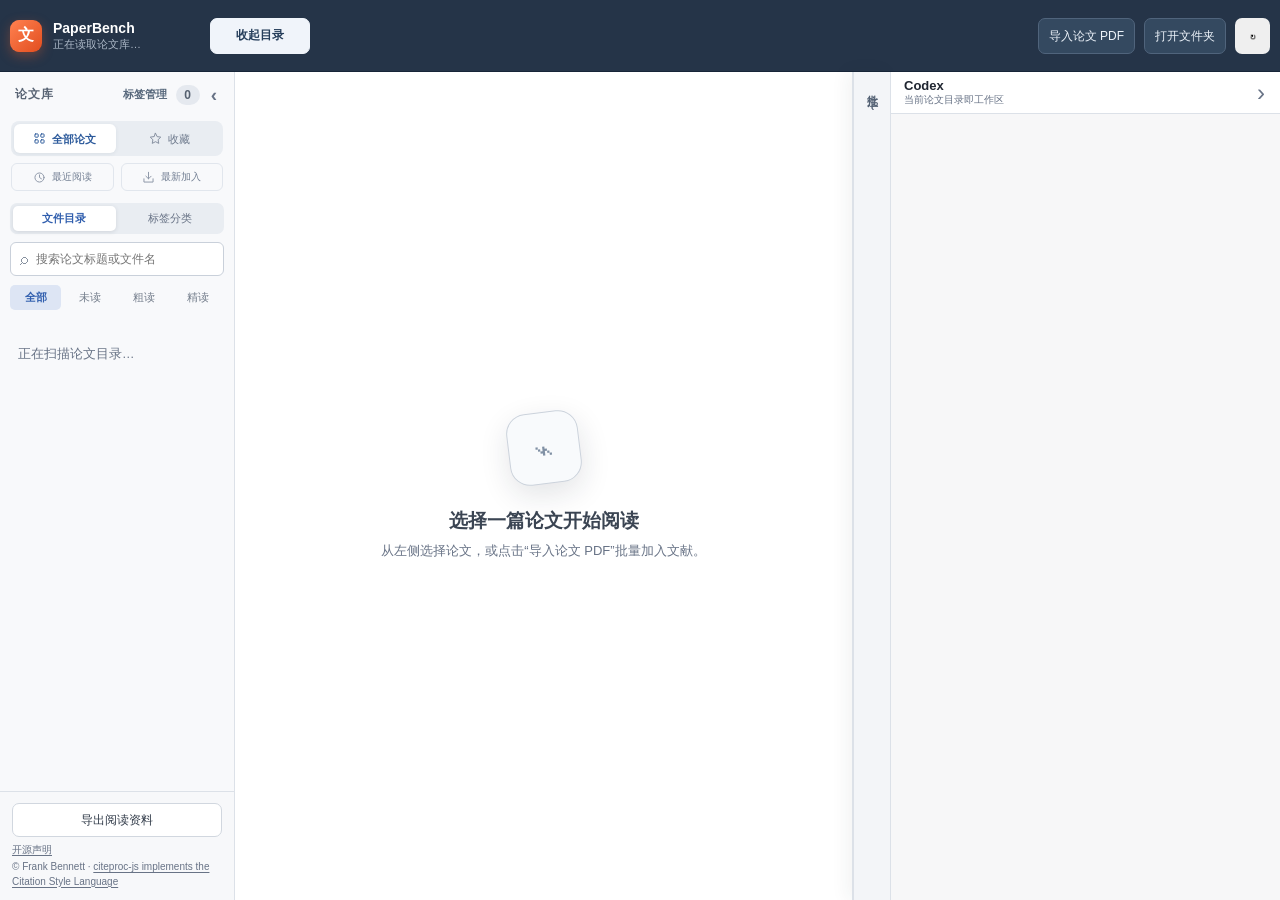
==== commit ae413609: "Publish PaperBench under MIT with setup docs and local integrations" ====
--- a/assets/app.html
+++ b/assets/app.html
@@ -3,7 +3,7 @@
 <head>
   <meta charset="utf-8">
   <meta name="viewport" content="width=device-width,initial-scale=1">
-  <title>文献伴读</title>
+  <title>PaperBench</title>
   <link rel="stylesheet" href="/assets/app.css">
   <link rel="stylesheet" href="/assets/zcs/katex.css">
   <link rel="stylesheet" href="/assets/zcs/style.css">
@@ -13,7 +13,7 @@
   <header class="app-header">
     <div class="brand">
       <span class="brand-mark">文</span>
-      <div><strong>文献伴读</strong><small id="libraryPath">正在读取论文库…</small></div>
+      <div><strong>PaperBench</strong><small id="libraryPath">正在读取论文库…</small></div>
     </div>
     <div class="header-controls">
       <button id="toggleExplorer" class="header-panel-toggle" type="button" title="收起论文库" aria-label="收起论文库" aria-pressed="true">目录</button>
@@ -78,7 +78,10 @@
       <nav id="fileTree" class="file-tree" aria-label="论文目录">
         <div class="tree-loading">正在扫描论文目录…</div>
       </nav>
-      <div class="library-export-entry"><button id="openMaterialExport" type="button" class="button secondary">导出阅读资料</button></div>
+      <div class="library-export-entry">
+        <button id="openMaterialExport" type="button" class="button secondary">导出阅读资料</button>
+        <p class="third-party-credit"><a href="/licenses" target="_blank" rel="noopener noreferrer">开源声明</a><span>© Frank Bennett · <a href="https://citationstyles.org/" target="_blank" rel="noopener noreferrer">citeproc-js implements the Citation Style Language</a></span></p>
+      </div>
     </aside>
 
     <section class="workspace">
@@ -108,6 +111,7 @@
           <section class="pdf-pane">
             <div class="pane-label"><span>原始 PDF</span><span id="pdfName"></span><button id="collapsePdf" class="plain-icon" title="折叠 PDF">‹</button></div>
             <iframe id="pdfFrame" title="原始 PDF"></iframe>
+            <div id="mineruParseBar" class="mineru-parse-bar hidden"><button id="mineruParse" class="button accent" type="button" title="使用本机 MinerU 解析当前 PDF">解析 PDF</button></div>
             <button id="pdfRail" class="pdf-rail" title="展开原始 PDF"><span>PDF</span><span>›</span></button>
           </section>
           <div id="readerDivider" class="reader-divider" title="拖动调整宽度"></div>
--- a/assets/app.css
+++ b/assets/app.css
@@ -118,6 +118,8 @@
 .reading-layout.pdf-only .pdf-pane{grid-column:1;width:auto}
 .reading-layout.pdf-only .reader-divider,.reading-layout.pdf-only .markdown-pane{display:none}
 .reading-layout.pdf-only #collapsePdf{display:none}
+.pdf-pane{position:relative}.mineru-parse-bar{position:absolute;z-index:5;right:46px;bottom:12px}.mineru-parse-bar .button{box-shadow:0 3px 12px #23364d35;white-space:nowrap}.reading-layout:not(.pdf-only) .mineru-parse-bar{display:none}
+.third-party-credit{display:flex;flex-direction:column;gap:3px;margin:0;font-size:10px;line-height:1.45;color:var(--muted);overflow-wrap:anywhere}.third-party-credit a{color:inherit;text-decoration:underline;text-underline-offset:2px}
 .paper-toolbar{height:auto;min-height:44px;flex-wrap:wrap;gap:6px 10px;padding:6px 18px}
 .paper-toolbar .paper-identity{flex:1 1 180px;min-width:110px}
 .paper-toolbar .reading-status{order:0;flex:none}
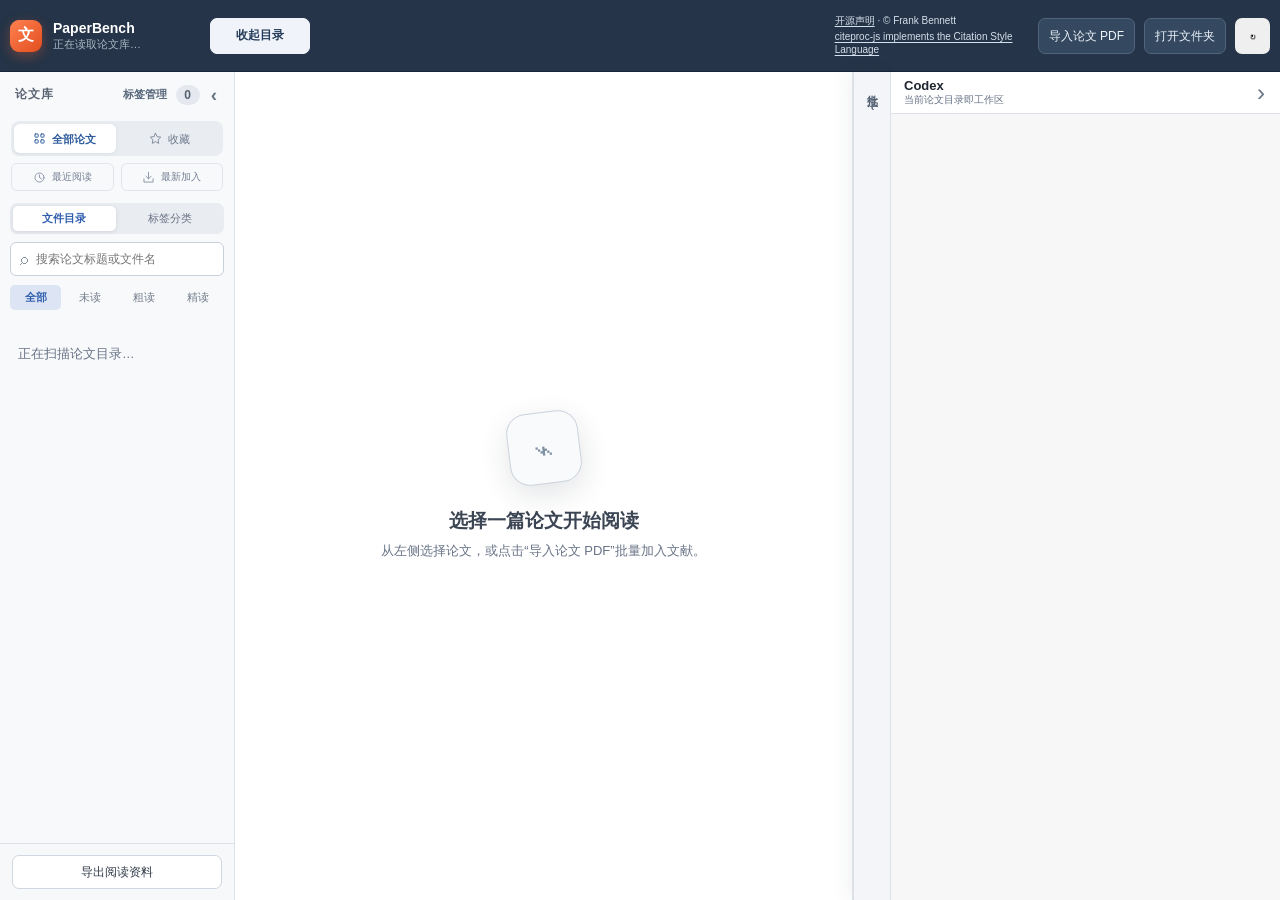
==== commit c63de2c1: "Move attribution to header and update PaperBench source link" ====
--- a/assets/app.html
+++ b/assets/app.html
@@ -37,6 +37,7 @@
       </div>
     </div>
     <div class="header-actions">
+      <p class="third-party-credit" aria-label="开源声明与引用引擎署名"><span><a href="/licenses" target="_blank" rel="noopener noreferrer">开源声明</a> · © Frank Bennett</span><a href="https://citationstyles.org/" target="_blank" rel="noopener noreferrer">citeproc-js implements the Citation Style Language</a></p>
       <button id="importPdfs" class="button secondary" type="button" title="跨文件夹累计选取；也可把 PDF 拖到左侧论文库或页面空白处直接导入">导入论文 PDF</button>
       <input id="importPdfFiles" class="hidden" type="file" accept=".pdf,application/pdf" multiple>
       <button id="chooseRoot" class="button secondary">打开文件夹</button>
@@ -80,7 +81,6 @@
       </nav>
       <div class="library-export-entry">
         <button id="openMaterialExport" type="button" class="button secondary">导出阅读资料</button>
-        <p class="third-party-credit"><a href="/licenses" target="_blank" rel="noopener noreferrer">开源声明</a><span>© Frank Bennett · <a href="https://citationstyles.org/" target="_blank" rel="noopener noreferrer">citeproc-js implements the Citation Style Language</a></span></p>
       </div>
     </aside>
 
--- a/assets/app.css
+++ b/assets/app.css
@@ -119,7 +119,7 @@
 .reading-layout.pdf-only .reader-divider,.reading-layout.pdf-only .markdown-pane{display:none}
 .reading-layout.pdf-only #collapsePdf{display:none}
 .pdf-pane{position:relative}.mineru-parse-bar{position:absolute;z-index:5;right:46px;bottom:12px}.mineru-parse-bar .button{box-shadow:0 3px 12px #23364d35;white-space:nowrap}.reading-layout:not(.pdf-only) .mineru-parse-bar{display:none}
-.third-party-credit{display:flex;flex-direction:column;gap:3px;margin:0;font-size:10px;line-height:1.45;color:var(--muted);overflow-wrap:anywhere}.third-party-credit a{color:inherit;text-decoration:underline;text-underline-offset:2px}
+.header-actions{align-items:center}.third-party-credit{display:flex;flex:0 0 190px;flex-direction:column;gap:2px;width:190px;margin:0 4px 0 0;font-size:10px;line-height:1.35;color:#d5deeb;white-space:normal;overflow-wrap:anywhere}.third-party-credit a{color:inherit;text-decoration:underline;text-underline-offset:2px}.third-party-credit a:hover{color:#fff}.third-party-credit a:focus-visible{outline:2px solid #b8d4ff;outline-offset:2px}
 .paper-toolbar{height:auto;min-height:44px;flex-wrap:wrap;gap:6px 10px;padding:6px 18px}
 .paper-toolbar .paper-identity{flex:1 1 180px;min-width:110px}
 .paper-toolbar .reading-status{order:0;flex:none}
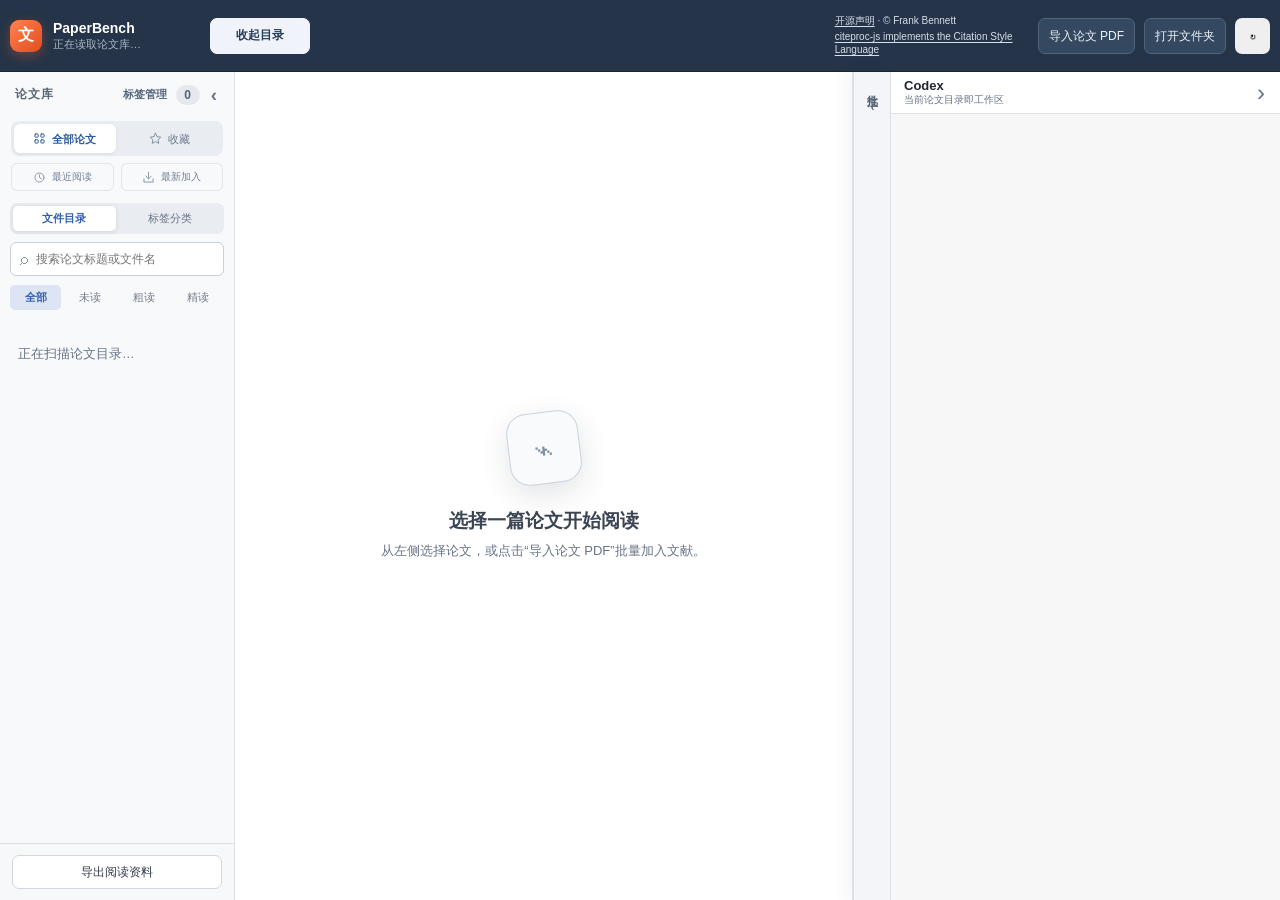
==== commit 60107d71: "Support note images and isolate PDF drops; ship a folder-based ZIP" ====
--- a/assets/app.html
+++ b/assets/app.html
@@ -38,7 +38,7 @@
     </div>
     <div class="header-actions">
       <p class="third-party-credit" aria-label="开源声明与引用引擎署名"><span><a href="/licenses" target="_blank" rel="noopener noreferrer">开源声明</a> · © Frank Bennett</span><a href="https://citationstyles.org/" target="_blank" rel="noopener noreferrer">citeproc-js implements the Citation Style Language</a></p>
-      <button id="importPdfs" class="button secondary" type="button" title="跨文件夹累计选取；也可把 PDF 拖到左侧论文库或页面空白处直接导入">导入论文 PDF</button>
+      <button id="importPdfs" class="button secondary" type="button" title="跨文件夹累计选取；也可把 PDF 拖到左侧论文库直接导入">导入论文 PDF</button>
       <input id="importPdfFiles" class="hidden" type="file" accept=".pdf,application/pdf" multiple>
       <button id="chooseRoot" class="button secondary">打开文件夹</button>
       <button id="refreshTree" class="button icon-button" title="刷新论文库" aria-label="刷新论文库">↻</button>
@@ -147,7 +147,7 @@
         </div>
         <div id="paperNotePreview" class="paper-note-preview" aria-label="整篇论文笔记" tabindex="0"></div>
         <textarea id="paperNote" class="hidden" aria-label="编辑整篇论文笔记" placeholder="先写一句话也可以。记录论文要点、关键证据、疑问或对自己研究的启发…" spellcheck="false" disabled></textarea>
-        <div class="paper-note-footer"><button id="insertNoteTemplate" type="button" title="在笔记末尾补充尚未添加的小结标题，不覆盖原有内容">插入小结模板</button><span id="paperNoteSaveState" role="status" aria-live="polite">选择论文后开始记录</span></div>
+        <div class="paper-note-footer"><div class="paper-note-footer-actions"><button id="insertNoteTemplate" type="button" title="在笔记末尾补充尚未添加的小结标题，不覆盖原有内容">插入小结模板</button><button id="pasteNoteImage" type="button" title="粘贴剪贴板中的截图或图片">粘贴图片</button></div><span id="paperNoteSaveState" role="status" aria-live="polite">选择论文后开始记录</span></div>
       </section>
       <form id="annotationEditor" class="annotation-editor hidden" novalidate aria-label="编辑文字批注">
         <div class="annotation-editor-heading"><strong id="annotationEditorTitle">添加文字批注</strong><button id="closeAnnotationEditor" type="button" class="plain-icon" aria-label="取消本次批注" title="取消本次批注">×</button></div>
--- a/assets/app.css
+++ b/assets/app.css
@@ -255,3 +255,6 @@
 .recycle-buttons{display:flex;justify-content:flex-end;gap:10px;margin-top:20px}
 .recycle-buttons .recycle-confirm{background:#b94e3d;border-color:#b94e3d;color:#fff}
 .recycle-buttons button:disabled{opacity:.55;cursor:wait}
+.paper-note-section.note-image-drop{outline:2px solid var(--blue);outline-offset:-3px;background:#edf3ff}.paper-note-section.note-image-drop .paper-note-preview,.paper-note-section.note-image-drop textarea{background:#f5f8ff}
+#explorerPanel{position:relative}#explorerPanel>.pdf-drop-overlay{position:absolute;inset:6px;z-index:15;border-radius:9px;background:#fff6f0e8}#explorerPanel>.pdf-drop-overlay>div{max-width:100%;padding:18px 10px;text-align:center;gap:8px}#explorerPanel>.pdf-drop-overlay strong{font-size:14px}#explorerPanel>.pdf-drop-overlay span{font-size:11px}
+.paper-note-footer-actions{display:flex;align-items:center;gap:12px;flex-wrap:wrap}
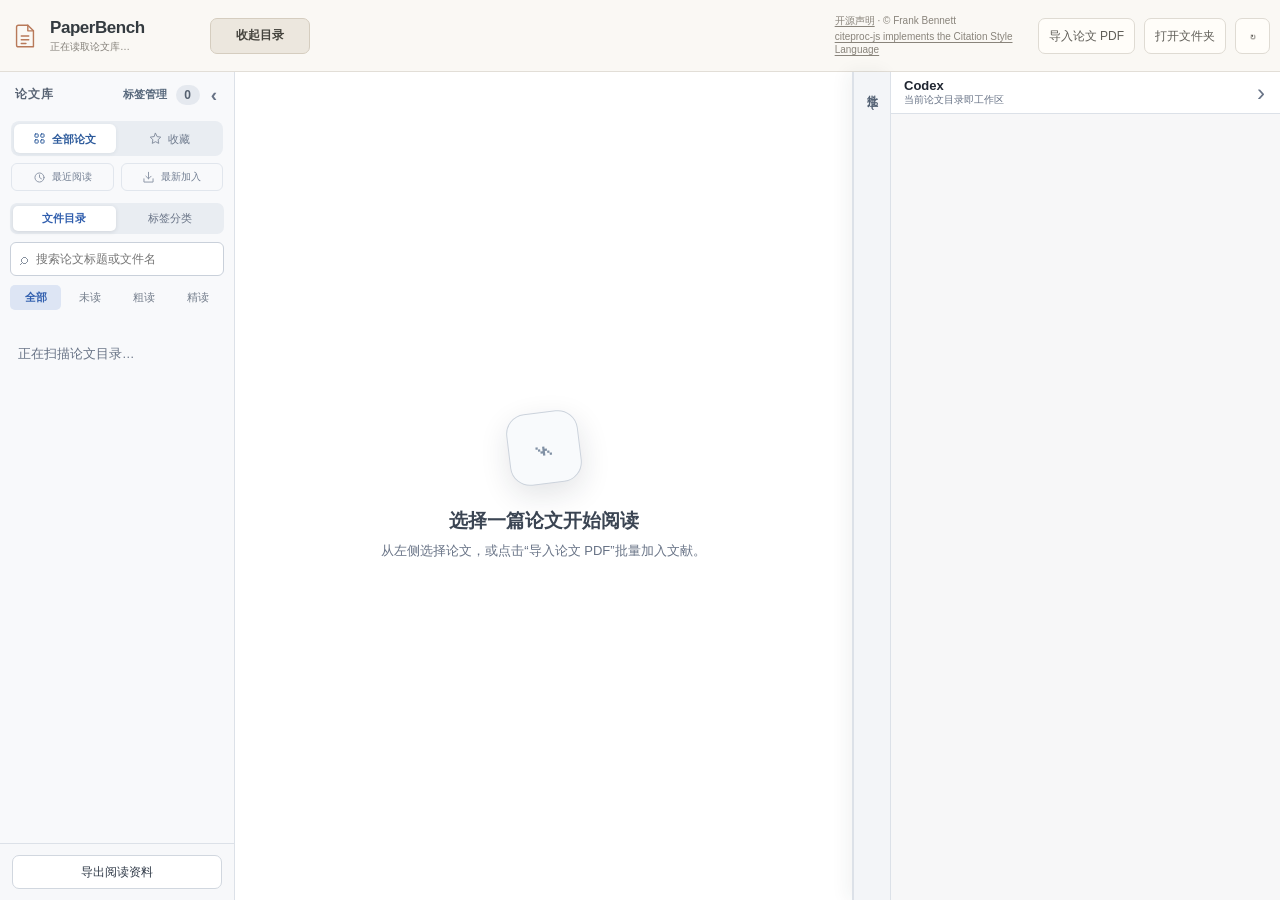
==== commit 02e53386: "Add PDF annotation reader and optional OpenAI-compatible chat" ====
--- a/assets/app.html
+++ b/assets/app.html
@@ -1,4 +1,4 @@
-﻿<!doctype html>
+<!doctype html>
 <html lang="zh-CN">
 <head>
   <meta charset="utf-8">
@@ -12,7 +12,7 @@
 <body>
   <header class="app-header">
     <div class="brand">
-      <span class="brand-mark">文</span>
+      <span class="brand-mark" aria-hidden="true"><svg viewBox="0 0 32 32" fill="none"><path d="M9 4.5h10l6 6v17H9a2 2 0 0 1-2-2v-19a2 2 0 0 1 2-2Z"/><path d="M19 4.5v6h6M12 16h8M12 20h8M12 24h5"/></svg></span>
       <div><strong>PaperBench</strong><small id="libraryPath">正在读取论文库…</small></div>
     </div>
     <div class="header-controls">
@@ -104,14 +104,18 @@
           </div>
           <button id="favoritePaper" class="button secondary" title="收藏当前论文">☆ 收藏</button>
           <button id="manageAttachments" class="button secondary attachment-trigger" type="button">附件</button>
-          <button id="recyclePaper" class="button secondary" type="button" title="将当前论文目录移至系统回收站">移至回收站</button>
+          <button id="recyclePaper" class="button secondary recycle-icon" type="button" title="将当前论文目录移至系统回收站" aria-label="移至回收站"><svg viewBox="0 0 24 24" aria-hidden="true"><path d="M3 6h18M9 6V3h6v3M5 6l1 15h12l1-15M10 10v7m4-7v7"/></svg></button>
         </div>
 
         <div class="reading-layout pdf-collapsed" id="readingLayout">
           <section class="pdf-pane">
-            <div class="pane-label"><span>原始 PDF</span><span id="pdfName"></span><button id="collapsePdf" class="plain-icon" title="折叠 PDF">‹</button></div>
+            <div class="pane-label"><span>原始 PDF</span><span id="pdfName"></span><span id="mineruParseBar" class="mineru-parse-bar hidden"><button id="mineruParse" class="plain-text-button" type="button" title="选择解析方式" aria-expanded="false" aria-controls="pdfParseMenu">解析 PDF</button><div id="pdfParseMenu" class="pdf-parse-menu" hidden>
+                <button id="pdfParseFine" type="button" disabled>精细解析 <small>MinerU · 正文、公式和图片</small></button>
+                <button id="pdfParseText" type="button">文本提取 <small>保存全文为 pdf-text.txt</small></button>
+                <label id="pdfParseCleanupRow" hidden><input id="pdfParseCleanup" type="checkbox">清理另一种方式的解析内容</label>
+                <button id="pdfParseConfigure" class="pdf-parse-configure" type="button">设置 MinerU 位置…</button>
+              </div></span><button id="collapsePdf" class="plain-icon" title="折叠 PDF">‹</button></div>
             <iframe id="pdfFrame" title="原始 PDF"></iframe>
-            <div id="mineruParseBar" class="mineru-parse-bar hidden"><button id="mineruParse" class="button accent" type="button" title="使用本机 MinerU 解析当前 PDF">解析 PDF</button></div>
             <button id="pdfRail" class="pdf-rail" title="展开原始 PDF"><span>PDF</span><span>›</span></button>
           </section>
           <div id="readerDivider" class="reader-divider" title="拖动调整宽度"></div>
@@ -249,15 +253,19 @@
   <script src="/assets/mathjax.js"></script>
   <script src="/assets/zcs/protocol.js"></script>
   <script src="/assets/zcs/ai-client.js"></script>
+  <script src="/assets/compatible-api.js"></script>
   <script src="/assets/zcs/katex.js"></script>
   <script src="/assets/zcs/markdown.js"></script>
   <script src="/assets/zcs/sidebar.js"></script>
   <script src="/assets/zcs/ai-chat.js"></script>
+  <script src="/assets/paper-search.js"></script>
   <script src="/assets/citations.js"></script>
   <script src="/assets/word-citations.js"></script>
   <script src="/assets/paper-notes.js"></script>
   <script src="/assets/material-export.js"></script>
   <script src="/assets/pdf-import.js"></script>
   <script src="/assets/app.js"></script>
+  <script type="module" src="/pdf-reader/search-index.mjs"></script>
+  <script type="module" src="/pdf-reader/processing.mjs"></script>
 </body>
 </html>
--- a/assets/app.css
+++ b/assets/app.css
@@ -118,7 +118,7 @@
 .reading-layout.pdf-only .pdf-pane{grid-column:1;width:auto}
 .reading-layout.pdf-only .reader-divider,.reading-layout.pdf-only .markdown-pane{display:none}
 .reading-layout.pdf-only #collapsePdf{display:none}
-.pdf-pane{position:relative}.mineru-parse-bar{position:absolute;z-index:5;right:46px;bottom:12px}.mineru-parse-bar .button{box-shadow:0 3px 12px #23364d35;white-space:nowrap}.reading-layout:not(.pdf-only) .mineru-parse-bar{display:none}
+.pdf-pane{position:relative}.pdf-pane .pane-label #pdfName{margin-left:auto;min-width:0;max-width:55%;overflow:hidden;text-overflow:ellipsis;white-space:nowrap}.mineru-parse-bar{flex:none;margin-left:10px;text-transform:none;letter-spacing:normal}.mineru-parse-bar button{white-space:nowrap;color:var(--muted)}.mineru-parse-bar button:disabled{cursor:default;opacity:.55}.reading-layout:not(.pdf-only) .mineru-parse-bar{display:none}
 .header-actions{align-items:center}.third-party-credit{display:flex;flex:0 0 190px;flex-direction:column;gap:2px;width:190px;margin:0 4px 0 0;font-size:10px;line-height:1.35;color:#d5deeb;white-space:normal;overflow-wrap:anywhere}.third-party-credit a{color:inherit;text-decoration:underline;text-underline-offset:2px}.third-party-credit a:hover{color:#fff}.third-party-credit a:focus-visible{outline:2px solid #b8d4ff;outline-offset:2px}
 .paper-toolbar{height:auto;min-height:44px;flex-wrap:wrap;gap:6px 10px;padding:6px 18px}
 .paper-toolbar .paper-identity{flex:1 1 180px;min-width:110px}
@@ -243,6 +243,8 @@
 
 /* Low-frequency paper actions stay out of the reading toolbar's main flow. */
 #recyclePaper{flex:none;color:#a34c40}
+.button.recycle-icon{display:inline-flex;align-items:center;justify-content:center;width:32px;height:32px;padding:6px;flex:none}
+.recycle-icon svg{width:17px;height:17px;fill:none;stroke:currentColor;stroke-width:1.6;stroke-linecap:round;stroke-linejoin:round;pointer-events:none}
 .paper-recycle-dialog{width:min(520px,calc(100vw - 40px));max-height:85vh;overflow:auto;box-sizing:border-box;border:1px solid #dce2e9;border-radius:14px;padding:25px;color:#28374a;background:#fff;box-shadow:0 18px 70px #192c4838}
 .paper-recycle-dialog::backdrop{background:#182d4959}
 .paper-recycle-dialog h2{margin:0 0 15px;font-size:19px}
@@ -258,3 +260,39 @@
 .paper-note-section.note-image-drop{outline:2px solid var(--blue);outline-offset:-3px;background:#edf3ff}.paper-note-section.note-image-drop .paper-note-preview,.paper-note-section.note-image-drop textarea{background:#f5f8ff}
 #explorerPanel{position:relative}#explorerPanel>.pdf-drop-overlay{position:absolute;inset:6px;z-index:15;border-radius:9px;background:#fff6f0e8}#explorerPanel>.pdf-drop-overlay>div{max-width:100%;padding:18px 10px;text-align:center;gap:8px}#explorerPanel>.pdf-drop-overlay strong{font-size:14px}#explorerPanel>.pdf-drop-overlay span{font-size:11px}
 .paper-note-footer-actions{display:flex;align-items:center;gap:12px;flex-wrap:wrap}
+.material-chat-option{display:flex;align-items:flex-start;gap:9px;margin:12px 0 16px;padding:11px 12px;border:1px solid var(--line);border-radius:8px;background:var(--surface-2);cursor:pointer}.material-chat-option>input{flex:none;width:15px;height:15px;margin:2px 0 0;accent-color:var(--blue)}.material-chat-option>span{display:flex;flex-direction:column;gap:4px;min-width:0}.material-chat-option strong{font-size:12px;font-weight:600}.material-chat-option small{font-size:11px;line-height:1.6;color:var(--muted)}
+
+.citation-dialog .citation-library-search{display:block;width:100%;margin:10px 0;box-sizing:border-box}
+/* Quiet, paper-toned application header. */
+.app-header{background:#faf8f4;color:#353b42;border-bottom-color:#e2ded7;box-shadow:0 1px 3px #34302a05}
+.app-header .brand{gap:10px}
+.app-header .brand-mark{width:30px;height:34px;background:none;border-radius:0;box-shadow:none;color:#b87959}
+.app-header .brand-mark svg{width:30px;height:32px;stroke:currentColor;stroke-width:1.5;stroke-linecap:round;stroke-linejoin:round}
+.app-header .brand strong{font-size:17px;line-height:22px;font-weight:650;letter-spacing:-.45px;color:#343b40}
+.app-header .brand small{font-size:10px;color:#85817a;line-height:16px}
+.app-header .header-controls{scrollbar-color:#d4cec5 transparent}
+.app-header .header-group{border-right-color:#e2ded7}
+.app-header .header-panel-toggle,.app-header .button{height:36px;border-radius:7px;font-size:12px;box-shadow:none;flex-shrink:0}
+.app-header .header-panel-toggle,.app-header .button.secondary,.app-header .icon-button{background:#fffdf9;border:1px solid #dfdbd3;color:#605e58}
+.app-header .header-panel-toggle:hover,.app-header .button.secondary:hover,.app-header .icon-button:hover{background:#f0ece5;border-color:#cbc4b9;color:#343b40}
+.app-header .header-panel-toggle[aria-pressed="true"]{background:#ece7de;border-color:#d5cdbf;color:#45443e}
+.app-header .button.translate-button{background:#edf2ec;border-color:#d5dfd2;color:#526a50}
+.app-header .button.translate-button:hover{background:#e2ebdf;border-color:#c0d0bb}
+.app-header .button.accent{background:#c67650;border-color:#c67650;color:#fff}
+.app-header .button.accent:hover{background:#b66a46;border-color:#b66a46}
+.app-header .save-state{color:#85817a}.app-header .save-state.saving{color:#9c743d}.app-header .save-state.error{color:#b64f42}
+.app-header .third-party-credit{color:#89847b}.app-header .third-party-credit a:hover{color:#6e5849}
+.app-header button:focus-visible,.app-header a:focus-visible{outline:2px solid #b58a69;outline-offset:2px}
+
+.mineru-parse-bar{position:relative}
+.pdf-parse-menu{position:absolute;right:0;top:calc(100% + 6px);width:260px;padding:6px;background:var(--panel,#fff);color:var(--text,#253449);border:1px solid var(--border,#d7dee8);border-radius:8px;box-shadow:0 5px 20px #14253b24;z-index:60;font-size:12px;white-space:normal}
+.pdf-parse-menu[hidden]{display:none}
+.pdf-parse-menu>button{display:block;width:100%;text-align:left;border:0;border-radius:5px;background:transparent;padding:9px 10px;color:inherit;cursor:pointer;font:inherit}
+.pdf-parse-menu>button:hover:not(:disabled){background:#edf3fa}
+.pdf-parse-menu>button:disabled{opacity:.4;cursor:not-allowed}
+.pdf-parse-menu small{display:block;font-size:11px;font-weight:400;color:#718096;margin-top:3px}
+.pdf-parse-menu>label{display:flex;align-items:center;gap:5px;padding:8px 6px 4px;font-size:11px}
+.pdf-parse-menu>label[hidden]{display:none}
+.pdf-parse-menu>.pdf-parse-configure{padding:6px 9px;font-size:11px;color:#718096}
+
+.reading-layout:not(.pdf-only) .mineru-parse-bar:not(.hidden){display:inline-block}
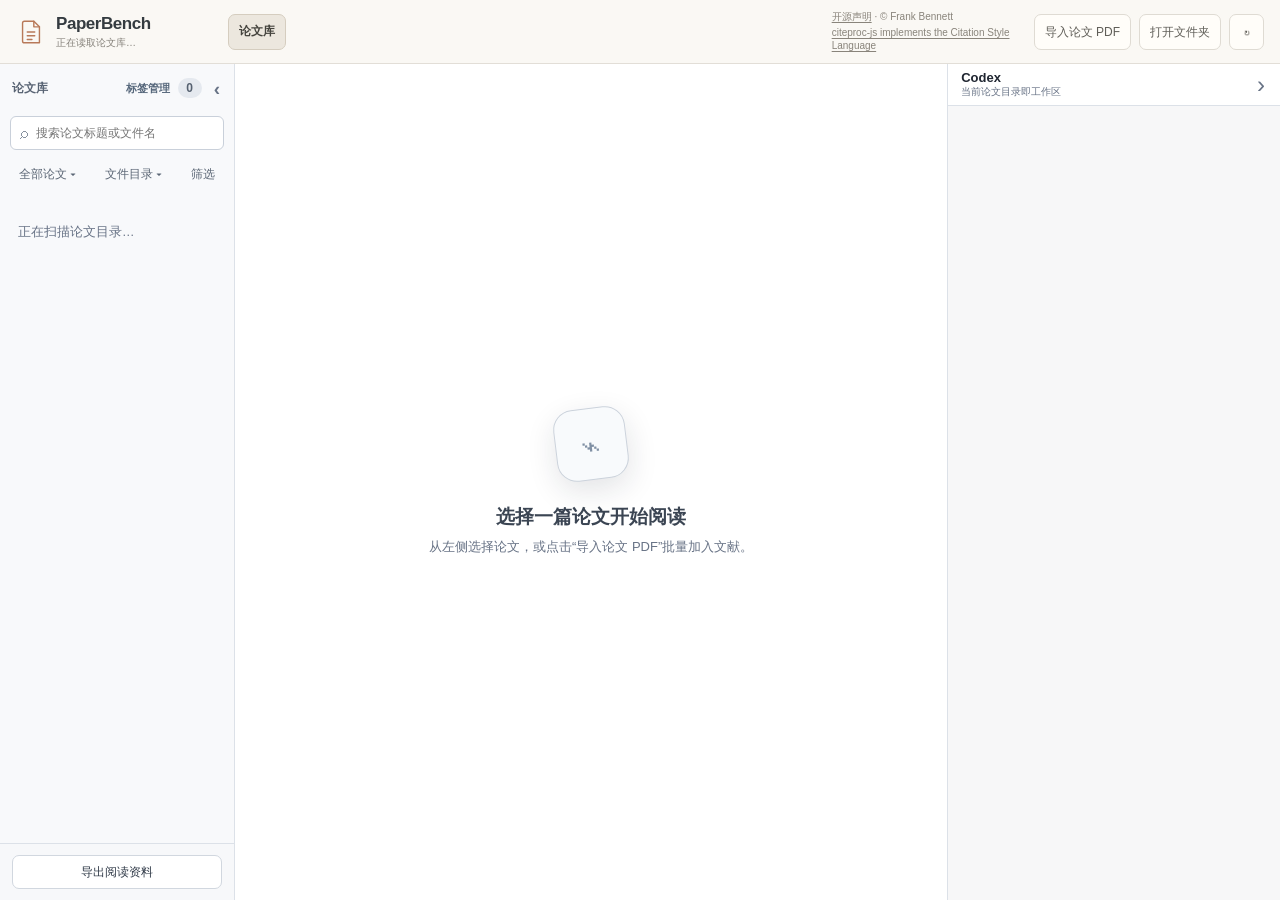
==== commit 3cc23918: "Prepare PDF text automatically and remove external citation extraction dependency" ====
--- a/assets/app.html
+++ b/assets/app.html
@@ -111,8 +111,8 @@
           <section class="pdf-pane">
             <div class="pane-label"><span>原始 PDF</span><span id="pdfName"></span><span id="mineruParseBar" class="mineru-parse-bar hidden"><button id="mineruParse" class="plain-text-button" type="button" title="选择解析方式" aria-expanded="false" aria-controls="pdfParseMenu">解析 PDF</button><div id="pdfParseMenu" class="pdf-parse-menu" hidden>
                 <button id="pdfParseFine" type="button" disabled>精细解析 <small>MinerU · 正文、公式和图片</small></button>
-                <button id="pdfParseText" type="button">文本提取 <small>保存全文为 pdf-text.txt</small></button>
-                <label id="pdfParseCleanupRow" hidden><input id="pdfParseCleanup" type="checkbox">清理另一种方式的解析内容</label>
+                <p id="pdfTextStatus" class="pdf-text-status" role="status">打开论文后自动准备 AI 可读正文，无需手动提取。</p>
+                <label id="pdfParseCleanupRow" hidden><input id="pdfParseCleanup" type="checkbox">精细解析成功后清理自动生成的 TXT</label>
                 <button id="pdfParseConfigure" class="pdf-parse-configure" type="button">设置 MinerU 位置…</button>
               </div></span><button id="collapsePdf" class="plain-icon" title="折叠 PDF">‹</button></div>
             <iframe id="pdfFrame" title="原始 PDF"></iframe>
--- a/assets/app.css
+++ b/assets/app.css
@@ -296,3 +296,82 @@
 .pdf-parse-menu>.pdf-parse-configure{padding:6px 9px;font-size:11px;color:#718096}
 
 .reading-layout:not(.pdf-only) .mineru-parse-bar:not(.hidden){display:inline-block}
+/* Reading-first interface: compact entry points and contextual actions. */
+.quiet-legacy{display:none!important}
+.app-header{height:64px;gap:12px;padding:0 16px;flex-wrap:nowrap}
+.app-shell{height:calc(100% - 64px)}
+.brand{flex:0 1 200px;min-width:125px}.brand small{max-width:165px}
+.header-controls{overflow:visible;gap:10px;flex:1 1 auto}.header-paper-actions{gap:8px}.header-group{border:0;padding:0;gap:6px}
+#toggleExplorer,#toggleNotes,#toggleAi{width:auto;min-width:44px;padding:0 10px}
+.app-header .header-actions{flex:none;gap:8px}.app-header .button{padding:0 10px}
+.header-paper-actions>.paper-actions{display:none}.header-paper-actions #saveState{display:none}
+.quiet-reading-modes,.quiet-note-tabs{display:flex;gap:2px;padding:3px;border:1px solid var(--line);border-radius:8px;background:#f0f2f5}
+.quiet-reading-modes button,.quiet-note-tabs button{border:0;background:transparent;border-radius:5px;padding:7px 12px;color:var(--muted);font-size:12px;cursor:pointer;white-space:nowrap}
+.quiet-reading-modes button[aria-pressed=true],.quiet-note-tabs button[aria-pressed=true]{background:white;color:var(--blue);box-shadow:0 1px 4px #20314215;font-weight:600}
+.quiet-reading-modes button:disabled{opacity:.4;cursor:default}
+.quiet-menu{position:relative;flex:none;font-size:12px;font-weight:400;letter-spacing:normal;text-transform:none}
+.quiet-menu>summary{list-style:none;cursor:pointer;padding:7px 9px;border-radius:6px;color:#5b6675;white-space:nowrap}
+.quiet-menu>summary::-webkit-details-marker{display:none}.quiet-menu>summary:hover,.quiet-menu[open]>summary{background:#e9edf2}
+.quiet-menu-body{position:absolute;top:calc(100% + 5px);right:0;z-index:90;min-width:170px;max-width:calc(100vw - 24px);padding:7px;border:1px solid var(--line);border-radius:10px;background:#fff;box-shadow:0 12px 35px #27344824}
+.quiet-menu-body>button{display:block;width:100%;text-align:left;padding:9px!important;border:0!important;background:transparent!important;color:#536176;border-radius:5px;cursor:pointer;font-size:12px!important}
+.quiet-menu-body button:hover{background:#f0f3f8!important}.quiet-menu-body #recyclePaper{color:#b54d43}.quiet-menu-body #recyclePaper::after{content:'移至回收站'}.quiet-menu-body #recyclePaper svg{width:15px;height:15px;margin-right:8px}
+.quiet-library-controls{display:flex;align-items:center;gap:3px;padding:0 10px 8px;justify-content:space-between}
+.quiet-library-controls .quiet-menu-body{left:0;right:auto}
+.quiet-menu-body .library-scope,.quiet-menu-body .scope-primary,.quiet-menu-body .scope-shortcuts,.quiet-menu-body .tree-mode,.quiet-menu-body .status-filters{display:flex;flex-direction:column;margin:0;padding:0;gap:2px;background:transparent;border:0}
+.quiet-menu-body .library-scope button,.quiet-menu-body .tree-mode button,.quiet-menu-body .status-filters button{display:flex;align-items:center;gap:8px;width:100%;height:auto;min-height:34px;text-align:left;padding:8px 10px;font-size:12px;border:0;border-radius:5px;background:transparent;color:#637186}
+.quiet-menu-body .library-scope button svg{width:16px;height:16px}.quiet-menu-body button.active{background:#edf3fc!important;color:#315fae}
+.quiet-filter-chips{display:flex;gap:5px;flex-wrap:wrap;padding:0 12px 10px}.quiet-filter-chips[hidden]{display:none}.quiet-filter-chips button{border:0;border-radius:5px;background:#eaf0f9;color:#48658b;padding:4px 7px;font-size:11px;cursor:pointer}
+.explorer-heading{height:48px}.explorer-heading-actions{gap:6px}.explorer .search-box{flex:none;margin-top:4px}
+.paper-toolbar{padding:8px 14px;gap:8px;background:#fff;min-height:50px}
+.paper-toolbar .paper-identity{flex:1 1 180px}.paper-toolbar .button{font-size:12px;padding:5px 8px;border-color:transparent;background:transparent}.paper-toolbar .quiet-menu{margin-left:0}
+.paper-toolbar #favoritePaper{font-size:12px}.paper-toolbar #editMetadata{color:#49678d}
+.app-shell.explorer-collapsed{grid-template-columns:0 minmax(0,1fr) auto auto}
+.explorer.collapsed,.notes-panel.collapsed,.ai-panel.collapsed{width:0!important;min-width:0!important;border:0;overflow:hidden;box-shadow:none}
+.explorer.collapsed .explorer-rail,.notes-panel.collapsed .notes-rail,.ai-panel.collapsed .ai-rail{display:none}
+.reading-layout{flex:1;min-height:0;height:auto;grid-template-columns:minmax(0,var(--pdf-width,50%)) 5px minmax(0,1fr)}
+.reading-layout.pdf-collapsed{grid-template-columns:0 0 minmax(0,1fr);grid-template-rows:minmax(0,1fr)}
+.reading-layout.markdown-collapsed,.reading-layout.pdf-only{grid-template-columns:minmax(0,1fr) 0 0;grid-template-rows:minmax(0,1fr)}
+.reading-layout.pdf-collapsed .pdf-pane,.reading-layout.markdown-collapsed .markdown-pane{width:0;overflow:hidden}
+.reading-layout .pdf-pane{grid-column:1;grid-row:1}.reading-layout .reader-divider{grid-column:2;grid-row:1}.reading-layout .markdown-pane{grid-column:3;grid-row:1}
+.reading-layout .pdf-rail,.reading-layout .markdown-rail{display:none!important}
+.reader-divider{background:linear-gradient(to right,transparent 2px,#e1e5eb 2px,#e1e5eb 3px,transparent 3px)}.reader-divider:hover{background:var(--accent)}
+.pane-label{background:#fafbfc;border-bottom-color:#edf0f3;height:29px;text-transform:none;letter-spacing:normal}.pane-label #pdfName,.markdown-pane .pane-label{display:none}
+.reading-layout:not(.pdf-only) .mineru-parse-bar{display:inline-flex}.mineru-parse-bar{position:relative}.pdf-pane .pane-label{overflow:visible;z-index:5}.pdf-parse-menu{z-index:95}
+.notes-panel,.ai-panel{box-shadow:none}.quiet-note-tabs{flex:none;margin:10px 12px 0}.quiet-note-tabs button{flex:1;padding:6px 5px}
+.notes-heading .quiet-menu-body{min-width:240px}.quiet-menu-body .notes-layout-switch{margin:0 0 8px}
+.notes-panel[data-content-tab=notes] .annotation-list,.notes-panel[data-content-tab=notes] .annotation-list-heading{display:none}
+.notes-panel[data-content-tab=annotations] .paper-note-section{display:none}
+.notes-panel[data-content-tab=notes] .paper-note-section{flex:1;max-height:none}
+.notes-panel[data-content-tab=annotations] .annotation-list{flex:1}
+.quiet-selection-tools{position:fixed;z-index:120;display:flex;gap:4px;padding:5px;border:1px solid var(--line);border-radius:9px;background:#fff;box-shadow:0 6px 22px #27344826}
+.quiet-selection-tools[hidden]{display:none}.quiet-selection-tools button{font-size:12px;padding:6px 10px}
+button:focus-visible,summary:focus-visible{outline:2px solid #6e96ce;outline-offset:2px}
+@media(max-width:1250px){.app-header{gap:8px;padding:0 10px}.brand{flex-basis:140px}.brand small{max-width:115px}.quiet-reading-modes button{padding:7px 8px}.header-controls{gap:6px}.app-header .button{padding:0 8px}.header-actions{gap:5px}.app-header .third-party-credit{flex-basis:155px;width:155px}}
+@media(max-width:1000px){.app-header{height:auto;min-height:64px;flex-wrap:wrap;padding-top:8px;padding-bottom:8px}.header-actions{margin-left:auto}.app-shell{height:calc(100% - 112px)}.brand{flex-basis:140px}.header-controls{flex:1}.header-actions #chooseRoot{display:inline-flex}}
+@media(min-width:1001px) and (max-width:1450px){.ai-panel{width:min(var(--ai-width,440px),26vw);min-width:280px}.notes-panel{width:min(var(--notes-width,330px),23vw)}.markdown-content{padding-left:24px;padding-right:24px}}
+.paper-toolbar .save-state{margin-left:auto;white-space:nowrap;font-size:10px;width:auto}
+.workspace{container-type:inline-size}
+@container(max-width:680px){.paper-toolbar .paper-identity{flex-basis:100%;min-width:0}.paper-toolbar{gap:6px;padding:8px 12px}.paper-toolbar .button{font-size:11px;padding:4px 6px}.paper-toolbar .reading-status button{padding:5px 7px}}
+/* Final sidebar headings and consistent action icons. */
+.explorer-heading{padding:0 12px;letter-spacing:normal;gap:8px}.explorer-heading-actions{gap:8px;min-width:0}.explorer-heading-actions .plain-text-button{font-size:11px;white-space:nowrap}.explorer-heading-actions #collapseExplorer{margin-left:2px;flex:none}.explorer-heading>span{white-space:nowrap}
+.interface-icon{display:inline-block;width:17px;height:17px;flex:none;fill:none;stroke:currentColor;stroke-width:1.6;stroke-linecap:round;stroke-linejoin:round;vertical-align:-3px}
+#favoritePaper{display:inline-flex;align-items:center;gap:5px}#favoritePaper.active .interface-icon,.favorite-marker .interface-icon{fill:#e8b65a;stroke:#b98529}.favorite-marker .interface-icon{width:13px;height:13px}.tree-row.attachment .interface-icon{width:15px;height:15px;color:#70829a}.attachment-list-row .interface-icon{margin-right:4px}
+.paper-toolbar .quiet-menu-body>button{display:flex;align-items:center;justify-content:flex-start;gap:10px;min-height:36px;width:100%;height:auto;box-sizing:border-box;text-align:left;padding:9px 11px!important;white-space:nowrap;line-height:1.5}
+.quiet-menu-body #recyclePaper::after{content:none}.quiet-menu-body #recyclePaper svg{width:17px;height:17px;margin:0}.quiet-menu-body #recyclePaper{width:100%;height:auto;display:flex;justify-content:flex-start}
+.quiet-note-tab-row{display:flex;align-items:center;gap:7px;padding:10px 12px;border-bottom:1px solid #edf0f3;flex:none;background:#fff}.quiet-note-tab-row .quiet-note-tabs{margin:0;flex:1;min-width:0}.quiet-note-tab-row #closeNotes{flex:none;padding:4px;font-size:21px;color:#758399}
+.paper-note-heading{gap:6px;flex-wrap:wrap}.paper-note-heading label{font-size:11px;white-space:nowrap;margin-right:auto}.paper-note-heading .notes-layout-switch{margin:0;padding:2px;gap:1px;border:0;border-radius:6px;flex:none}.paper-note-heading .notes-layout-switch button{font-size:10px;padding:4px 3px}.paper-note-heading .note-view-tabs button{font-size:10px;padding:4px 5px}
+.notes-panel:not([data-content-tab=both]) .notes-layout-switch{display:none}.paper-note-footer #expandPaperNote{border:0;background:none;padding:0;font-size:11px;color:#66798f;white-space:nowrap}
+@container(max-width:680px){.paper-toolbar .paper-identity{flex:1 1 calc(100% - 40px);order:0}.paper-toolbar>.quiet-menu{order:0}.paper-toolbar>:not(.paper-identity):not(.quiet-menu){order:1}}
+.paper-note-heading .notes-layout-switch{gap:2px}.paper-note-heading .notes-layout-switch button{flex:none;min-width:max-content;padding:5px 4px}
+/* One continuous PDF toolbar; right-side menus stay inside the reading pane. */
+.pdf-pane .pdf-unified-actions{position:absolute;right:0;top:0;width:auto;height:35px;padding:0 5px 0 6px;display:flex;align-items:center;justify-content:flex-end;gap:3px;background:#fafbfc;border:0;border-bottom:1px solid #e5e8ed;z-index:15;letter-spacing:normal;overflow:visible}
+.pdf-unified-actions .mineru-parse-bar{position:static;margin:0;display:flex;align-items:center;max-width:none!important}
+.pdf-unified-actions #mineruParse{font-size:12px;padding:5px 6px;white-space:nowrap}.pdf-unified-actions #collapsePdf{display:inline-flex;margin:0;padding:3px 5px;align-items:center;justify-content:center;font-size:20px;min-width:24px}.pdf-unified-actions #collapsePdf:disabled{opacity:.35;cursor:default}
+.pdf-unified-actions .pdf-parse-menu{right:0;left:auto;top:100%;width:260px;max-width:calc(100vw - 24px);text-align:left;box-sizing:border-box;overflow:visible;letter-spacing:normal}
+.pdf-unified-actions .quiet-menu>summary{font-size:17px;padding:2px 6px;line-height:24px}.pdf-unified-actions .quiet-menu-body{min-width:0;width:135px;right:0;left:auto;padding:5px;top:calc(100% + 2px)}
+.pdf-unified-actions .quiet-menu-body>button,.pdf-unified-actions .quiet-menu-body>a{display:flex;align-items:center;width:100%;height:32px;box-sizing:border-box;padding:6px 10px!important;margin:0;border:0;background:transparent;border-radius:5px;color:#536176;text-decoration:none;font:12px/20px system-ui,'Microsoft YaHei',sans-serif;white-space:nowrap;text-align:left;cursor:pointer}
+.pdf-unified-actions .quiet-menu-body>a:hover{background:#f0f3f8}.pdf-unified-actions .quiet-menu-body>button:hover{background:#f0f3f8}
+.quiet-menu-body .library-scope{gap:2px}.quiet-menu-body .library-scope button,.quiet-menu-body .library-scope .scope-shortcuts button{justify-content:flex-start;gap:9px;min-height:32px;height:32px;padding:6px 10px;font-size:12px;line-height:20px;border:0;margin:0;box-shadow:none}.quiet-menu-body .library-scope button svg{width:16px;height:16px}.quiet-menu-body .library-scope button span{white-space:nowrap}
+@media(max-width:1250px){#toggleImmersive{padding:0 8px;font-size:11px}.app-header .brand{flex-basis:125px;min-width:110px}}
+.pdf-text-status{margin:3px 4px 6px;padding:7px 6px;font-size:11px;line-height:1.65;color:#718096;white-space:normal}.pdf-parse-menu #pdfParseCleanupRow{align-items:flex-start;font-size:11px;line-height:1.5;padding:7px 9px}.pdf-parse-menu #pdfParseCleanupRow input{flex:none;margin-top:2px}
+.paper-text-chat-status{font-size:11px;color:#718096;padding:5px 8px;line-height:1.5}
